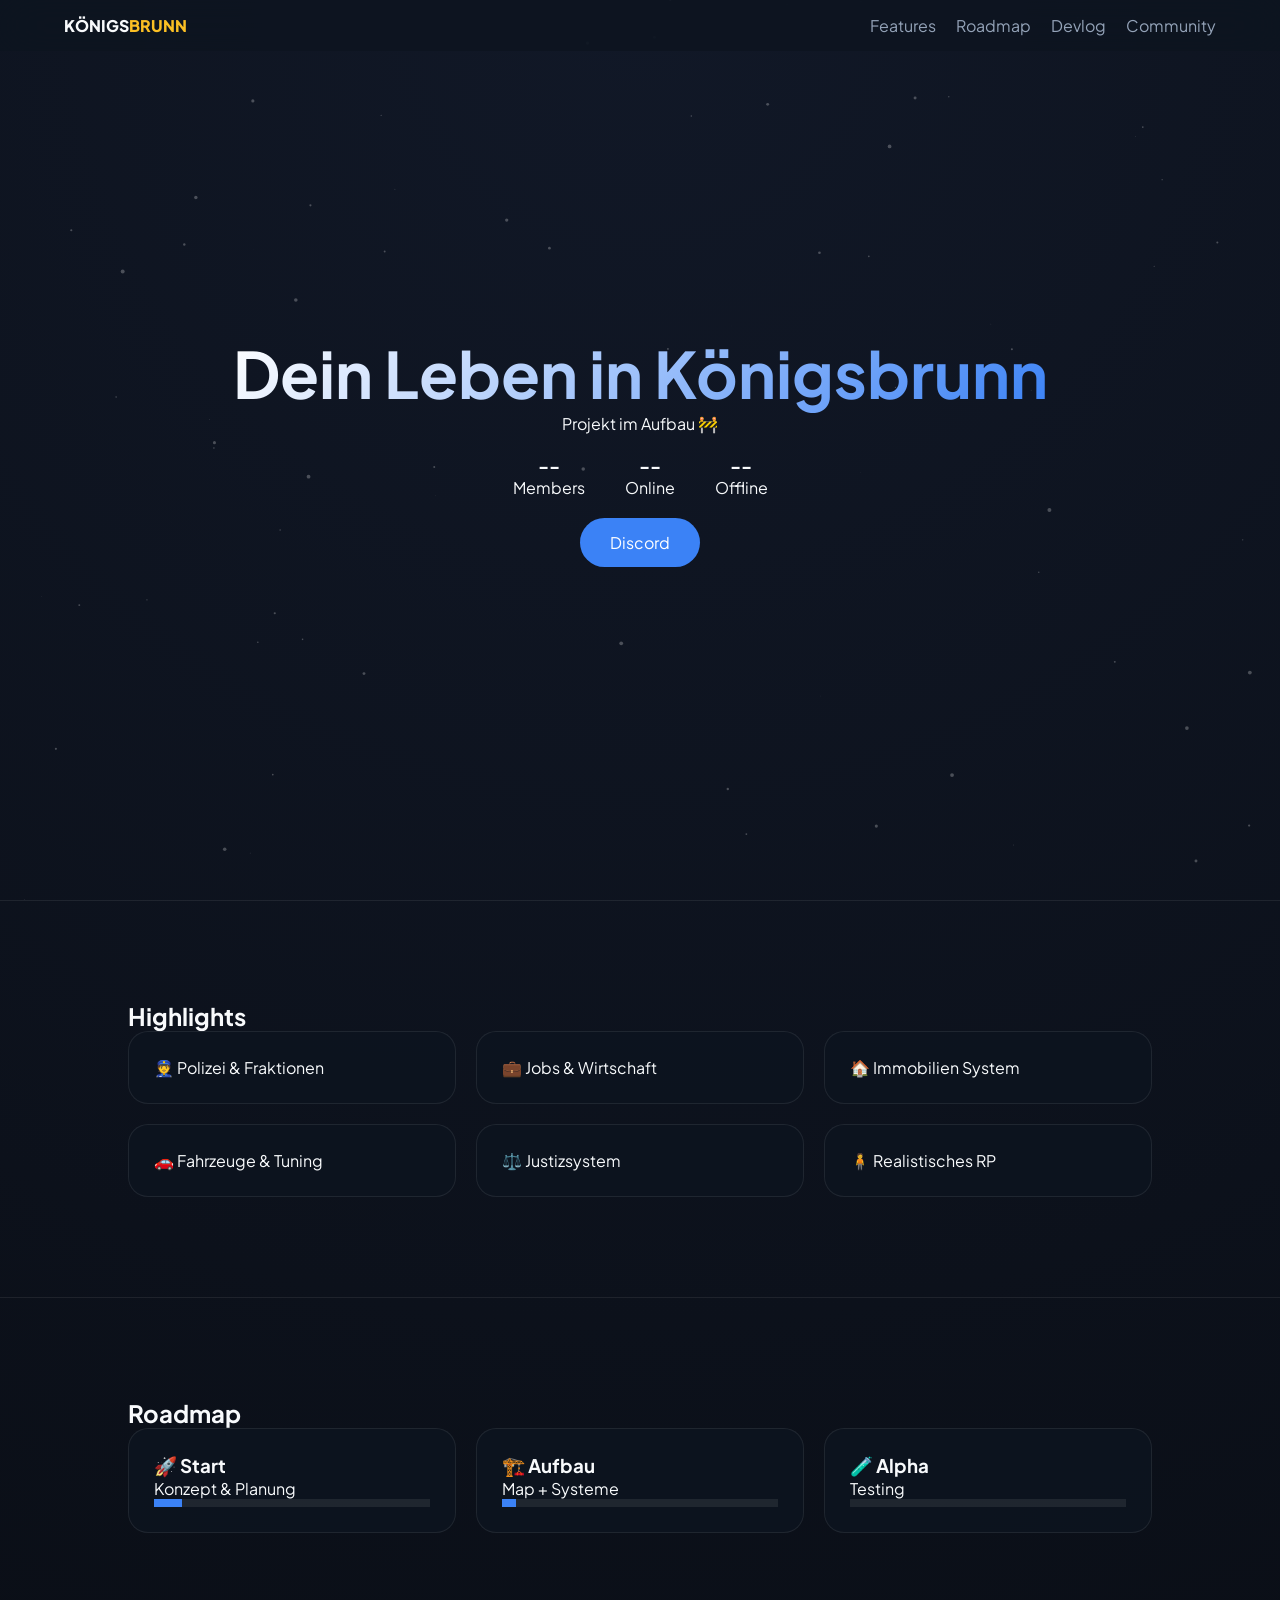
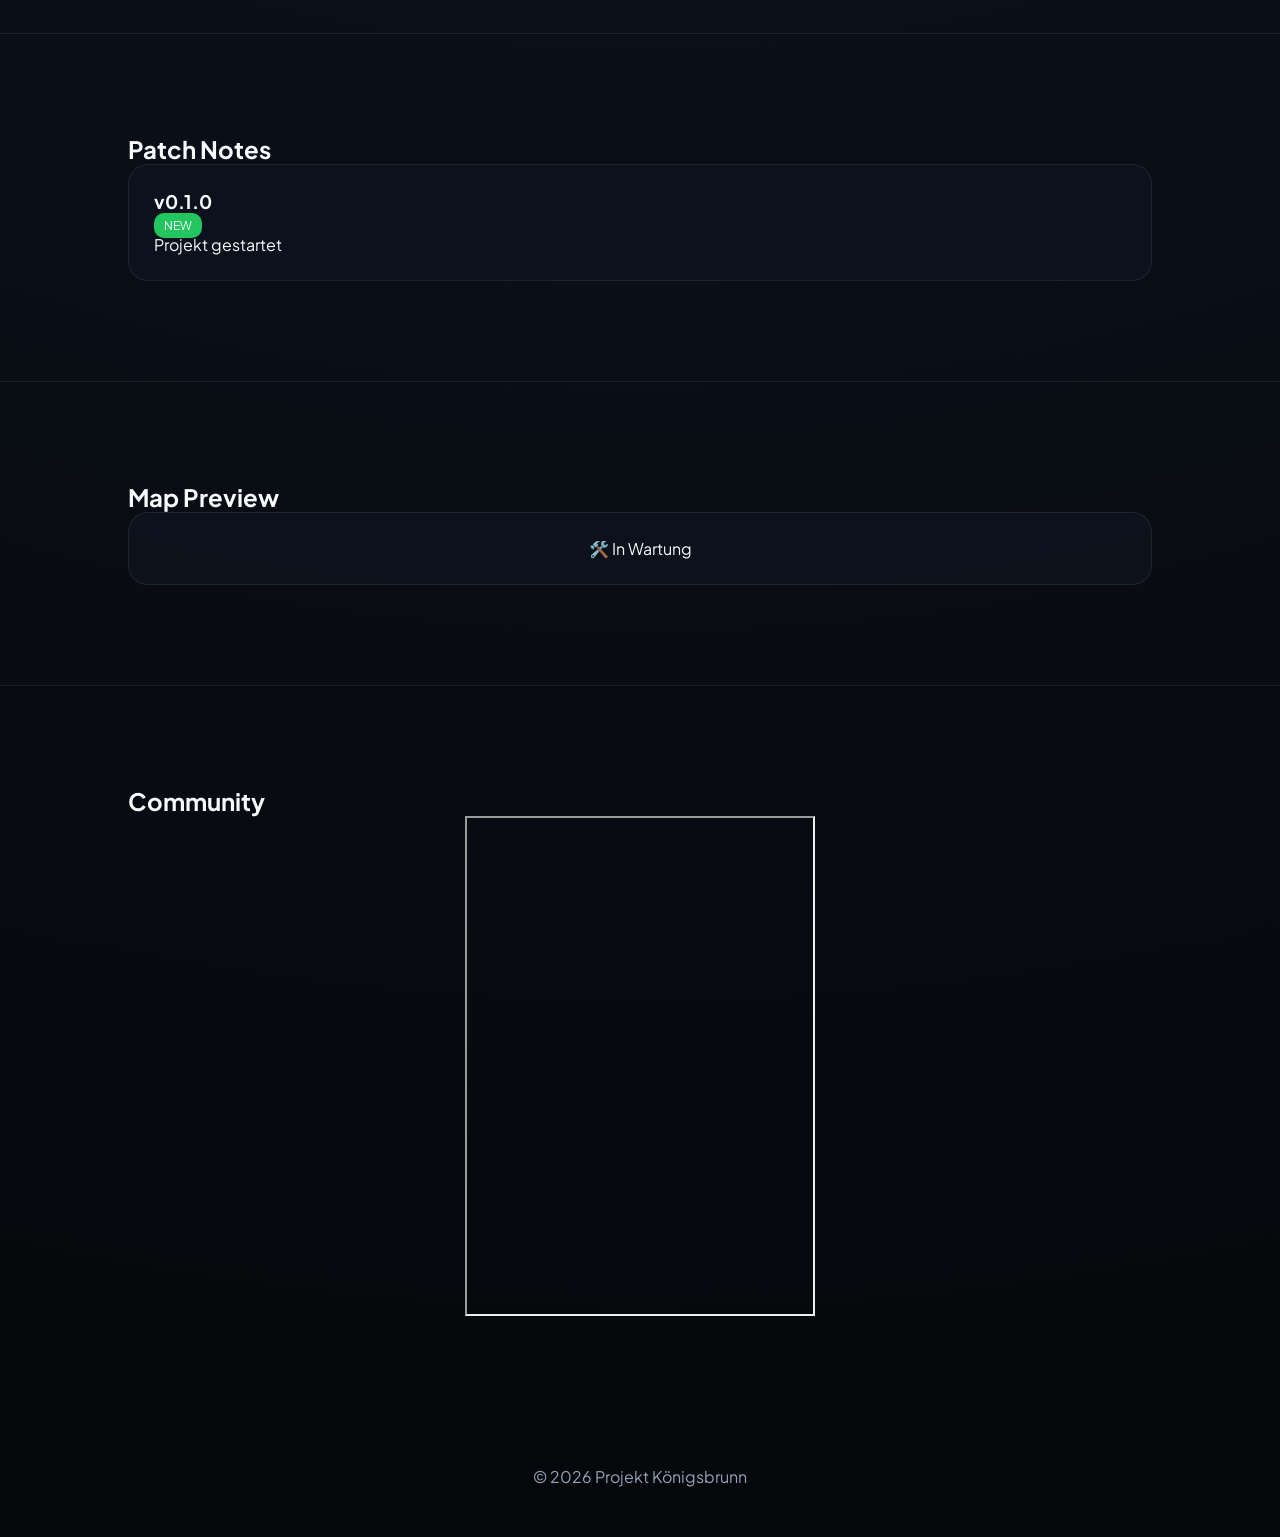
==== index.html @ 7160ddd7 "Refactor index.html structure and styles" ====
<!DOCTYPE html>
<html lang="de">
<head>
<meta charset="UTF-8">
<meta name="viewport" content="width=device-width, initial-scale=1.0">
<title>Projekt Königsbrunn | Offizielles Portal</title>

<link href="https://fonts.googleapis.com/css2?family=Plus+Jakarta+Sans:wght@300;400;600;800&display=swap" rel="stylesheet">

<style>
:root {
    --bg: #05070a;
    --surface: #0d1117;
    --primary: #3b82f6;
    --accent: #fbbf24;
    --text-main: #f8fafc;
    --text-muted: #94a3b8;
    --glass: rgba(13, 21, 32, 0.8);
    --border: rgba(255, 255, 255, 0.08);
}

* { margin: 0; padding: 0; box-sizing: border-box; scroll-behavior: smooth; }

body {
    font-family: 'Plus Jakarta Sans', sans-serif;
    background: radial-gradient(circle at top, #111827, #05070a);
    color: var(--text-main);
    overflow-x: hidden;
}

/* PARTICLES */
#particles {
    position: fixed;
    width: 100%;
    height: 100%;
    z-index: -1;
}

/* SECTION */
.section {
    padding: 100px 10%;
    border-top: 1px solid var(--border);
    opacity: 0;
    transform: translateY(60px);
    transition: 0.8s;
}
.section.visible {
    opacity: 1;
    transform: translateY(0);
}

/* NAV */
nav {
    position: fixed;
    top: 0;
    width: 100%;
    padding: 15px 5%;
    display: flex;
    justify-content: space-between;
    backdrop-filter: blur(20px);
    background: var(--glass);
}

.logo { font-weight: 800; }
.logo span { color: var(--accent); }

.nav-links { display: flex; gap: 20px; }
.nav-links a { color: var(--text-muted); text-decoration:none; }
.nav-links a:hover { color: var(--accent); }

/* HERO */
.hero {
    min-height: 100vh;
    display:flex;
    flex-direction:column;
    justify-content:center;
    align-items:center;
    text-align:center;
}

.hero h1 {
    font-size: clamp(2.5rem, 8vw, 4rem);
    background: linear-gradient(135deg,#fff,var(--primary));
    -webkit-background-clip: text;
    -webkit-text-fill-color: transparent;
}

.stats { display:flex; gap:40px; margin:20px 0; }

/* BUTTON */
.btn {
    padding:14px 30px;
    border-radius:50px;
    background:var(--primary);
    color:#fff;
    text-decoration:none;
}

/* GRID */
.grid {
    display:grid;
    grid-template-columns:repeat(auto-fit,minmax(250px,1fr));
    gap:20px;
}

.card {
    background: var(--glass);
    padding:25px;
    border-radius:20px;
    border:1px solid var(--border);
    transition:0.3s;
}
.card:hover {
    transform: translateY(-8px);
    box-shadow:0 0 30px rgba(59,130,246,0.5);
}

/* TAGS */
.tag { padding:5px 10px; border-radius:10px; font-size:12px; }
.new{background:#22c55e;} .fix{background:#ef4444;} .update{background:#3b82f6;}

footer { text-align:center; padding:50px; color:var(--text-muted); }
</style>
</head>

<body>

<canvas id="particles"></canvas>

<nav>
<div class="logo">KÖNIGS<span>BRUNN</span></div>
<div class="nav-links">
<a href="#features">Features</a>
<a href="#roadmap">Roadmap</a>
<a href="#devlog">Devlog</a>
<a href="#community">Community</a>
</div>
</nav>

<section class="hero">
<h1>Dein Leben in Königsbrunn</h1>
<p>Projekt im Aufbau 🚧</p>

<div class="stats">
<div><h3 id="members">--</h3><p>Members</p></div>
<div><h3 id="online">--</h3><p>Online</p></div>
<div><h3 id="offline">--</h3><p>Offline</p></div>
</div>

<a href="https://discord.gg/DM2Au3f6" class="btn">Discord</a>
</section>

<!-- FEATURES -->
<section id="features" class="section">
<h2>Highlights</h2>
<div class="grid">
<div class="card">👮 Polizei & Fraktionen</div>
<div class="card">💼 Jobs & Wirtschaft</div>
<div class="card">🏠 Immobilien System</div>
<div class="card">🚗 Fahrzeuge & Tuning</div>
<div class="card">⚖️ Justizsystem</div>
<div class="card">🧍 Realistisches RP</div>
</div>
</section>

<!-- ROADMAP -->
<section id="roadmap" class="section">
<h2>Roadmap</h2>
<div class="grid">

<div class="card">
<h3>🚀 Start</h3>
<p>Konzept & Planung</p>
<div style="background:var(--border);height:8px;">
<div style="width:10%;height:100%;background:var(--primary);"></div>
</div>
</div>

<div class="card">
<h3>🏗️ Aufbau</h3>
<p>Map + Systeme</p>
<div style="background:var(--border);height:8px;">
<div style="width:5%;height:100%;background:var(--primary);"></div>
</div>
</div>

<div class="card">
<h3>🧪 Alpha</h3>
<p>Testing</p>
<div style="background:var(--border);height:8px;">
<div style="width:0%;height:100%;background:var(--primary);"></div>
</div>
</div>

</div>
</section>

<!-- PATCH NOTES -->
<section id="devlog" class="section">
<h2>Patch Notes</h2>

<div class="card">
<h3>v0.1.0</h3>
<span class="tag new">NEW</span>
<p>Projekt gestartet</p>
</div>

</section>

<!-- MAP -->
<section class="section">
<h2>Map Preview</h2>
<div class="card" style="text-align:center;">
🛠️ In Wartung
</div>
</section>

<!-- COMMUNITY -->
<section id="community" class="section">
<h2>Community</h2>
<div style="display:flex; justify-content:center;">
<iframe src="https://discord.com/widget?id=1477240537693028414&theme=dark" width="350" height="500"></iframe>
</div>
</section>

<footer>© 2026 Projekt Königsbrunn</footer>

<script>
// SCROLL
const observer=new IntersectionObserver(e=>{e.forEach(x=>{if(x.isIntersecting)x.target.classList.add("visible")})});
document.querySelectorAll(".section").forEach(el=>observer.observe(el));

// DISCORD (best effort ohne bots)
fetch("https://discord.com/api/guilds/1477240537693028414/widget.json")
.then(r=>r.json())
.then(d=>{
let humans=d.members.filter(m=>!m.bot);
let online=humans.filter(m=>m.status!=="offline");
let offline=humans.filter(m=>m.status==="offline");

members.innerText=humans.length;
onlineEl=document.getElementById("online");
offlineEl=document.getElementById("offline");

onlineEl.innerText=online.length;
offlineEl.innerText=offline.length;
});

// PARTICLES UPGRADE
const c=document.getElementById("particles");
const ctx=c.getContext("2d");
c.width=innerWidth; c.height=innerHeight;

let p=[];
for(let i=0;i<90;i++){
p.push({x:Math.random()*c.width,y:Math.random()*c.height,r:Math.random()*2,dx:(Math.random()-0.5)*0.4,dy:Math.random()*0.6});
}

function draw(){
ctx.clearRect(0,0,c.width,c.height);
p.forEach(a=>{
ctx.beginPath();
ctx.arc(a.x,a.y,a.r,0,6.28);
ctx.fillStyle="rgba(255,255,255,0.25)";
ctx.fill();

a.x+=a.dx; a.y+=a.dy;

if(a.y>c.height){a.y=0;a.x=Math.random()*c.width;}
});
requestAnimationFrame(draw);
}
draw();
</script>

</body>
</html>
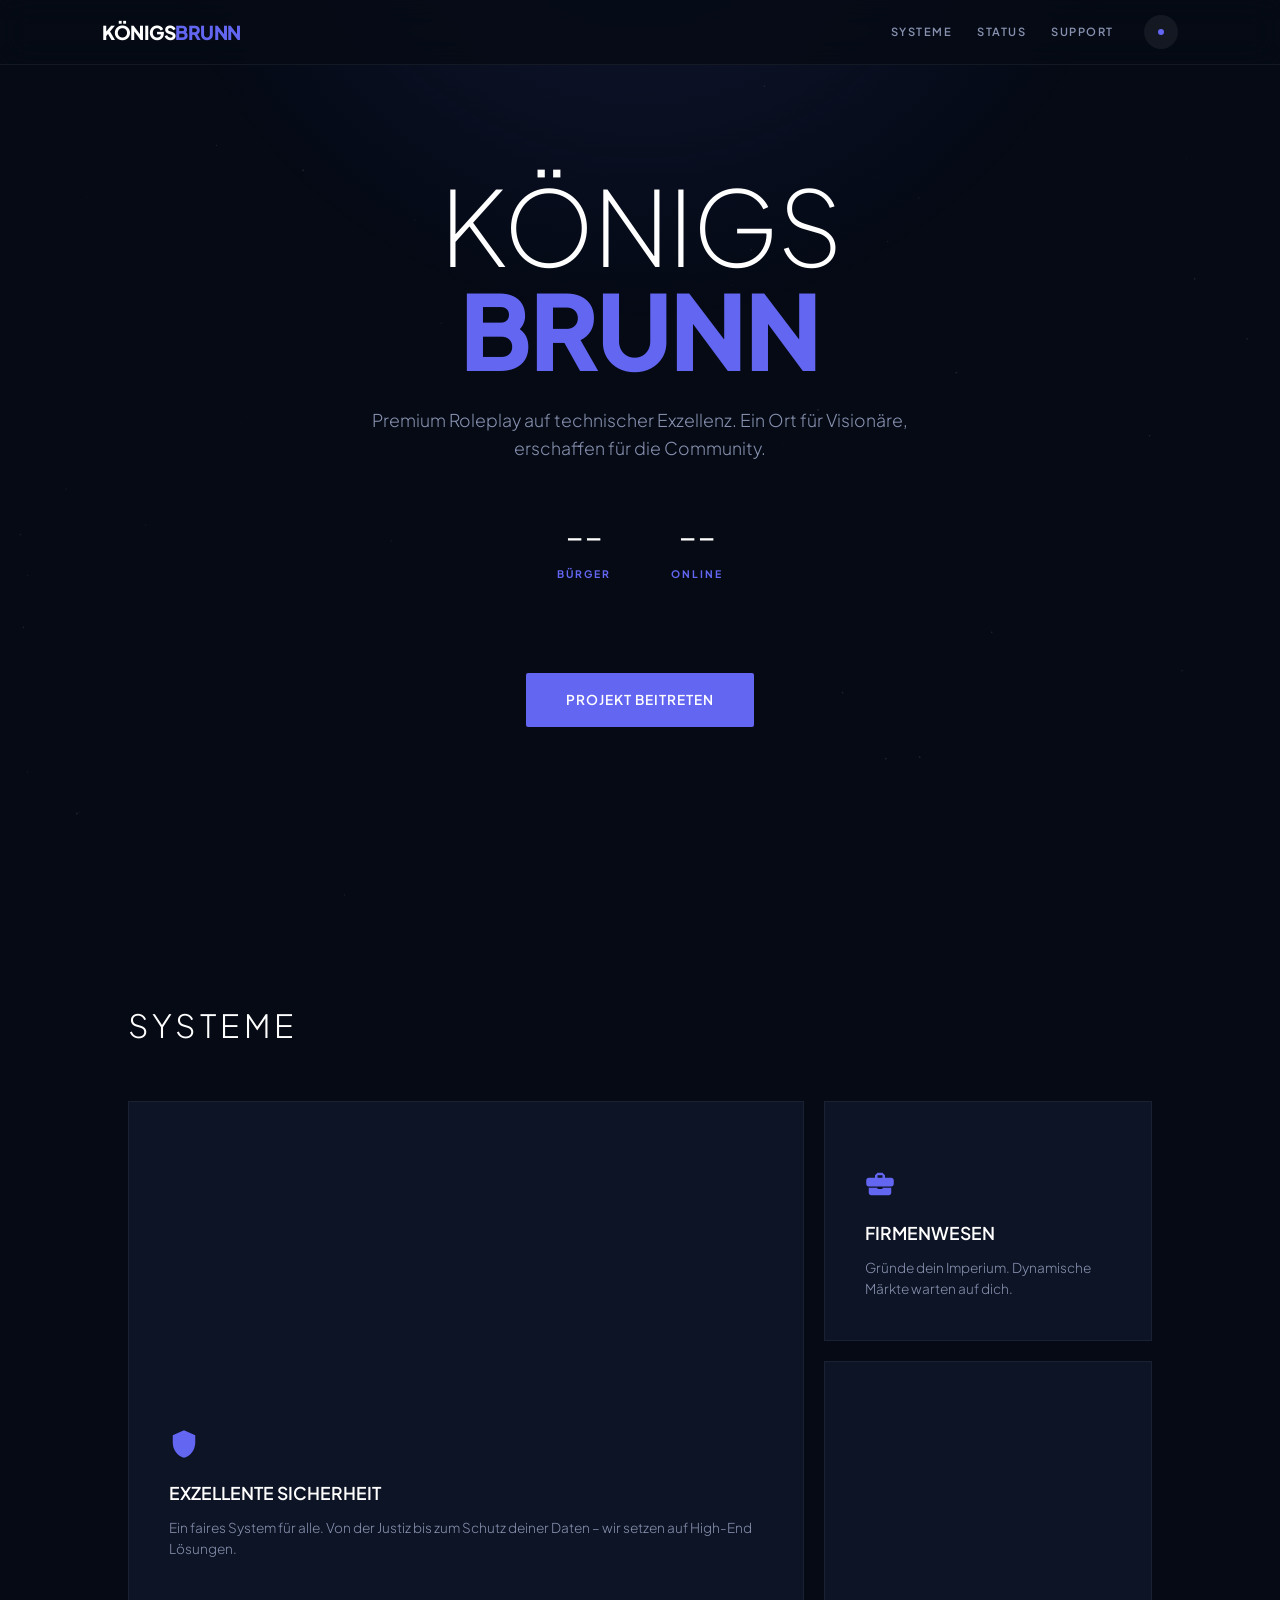
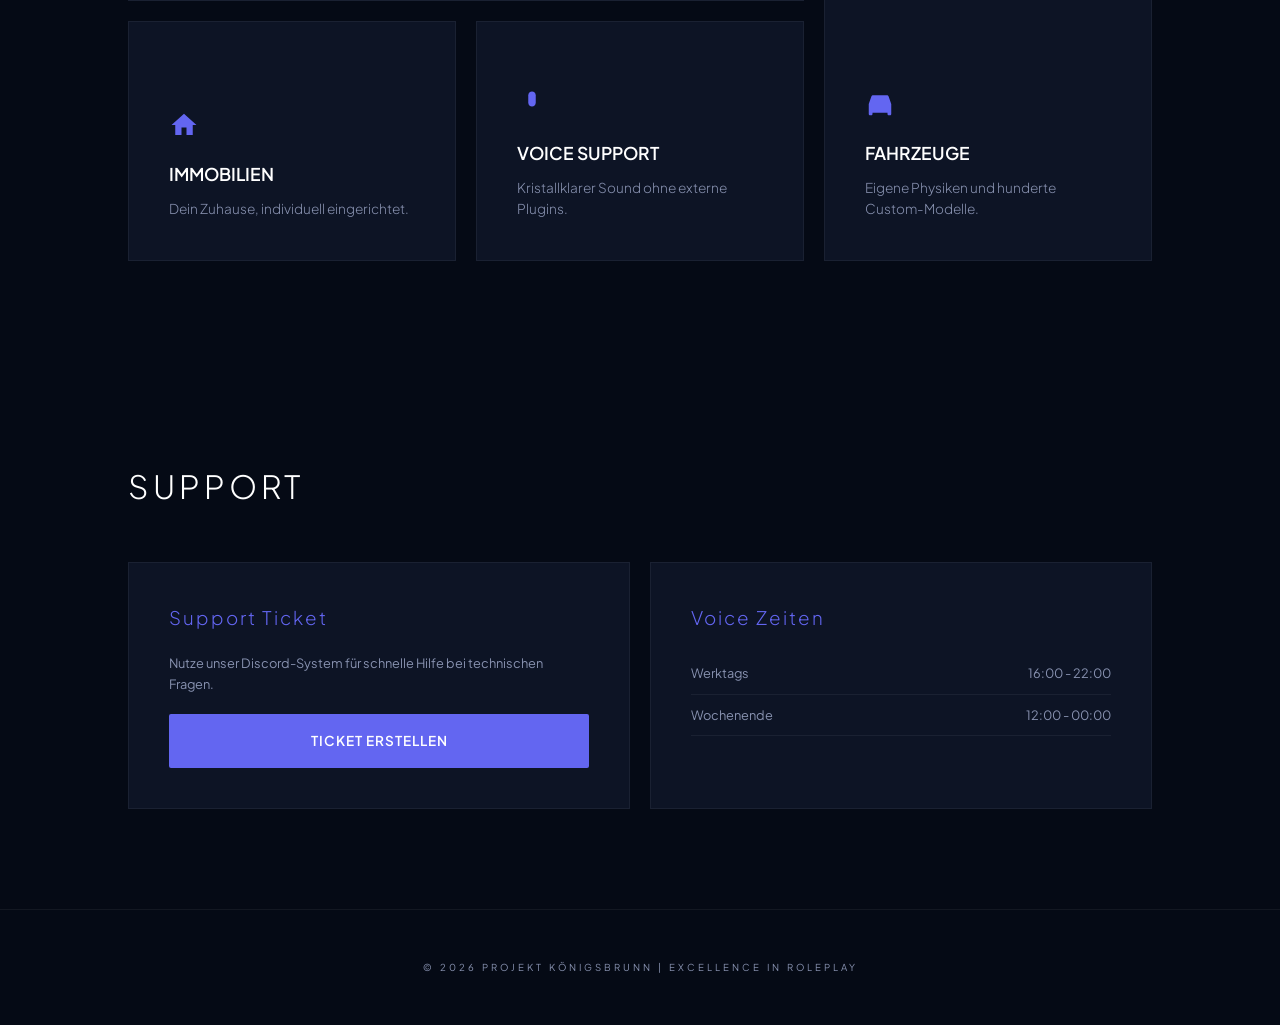
==== commit 9219eb13: "Implement theme toggle and update styles Updated styles and structure for dark and light themes, add" ====
--- a/index.html
+++ b/index.html
@@ -1,276 +1,317 @@
 <!DOCTYPE html>
 <html lang="de">
 <head>
-<meta charset="UTF-8">
-<meta name="viewport" content="width=device-width, initial-scale=1.0">
-<title>Projekt Königsbrunn | Offizielles Portal</title>
-
-<link href="https://fonts.googleapis.com/css2?family=Plus+Jakarta+Sans:wght@300;400;600;800&display=swap" rel="stylesheet">
-
-<style>
-:root {
-    --bg: #05070a;
-    --surface: #0d1117;
-    --primary: #3b82f6;
-    --accent: #fbbf24;
-    --text-main: #f8fafc;
-    --text-muted: #94a3b8;
-    --glass: rgba(13, 21, 32, 0.8);
-    --border: rgba(255, 255, 255, 0.08);
-}
-
-* { margin: 0; padding: 0; box-sizing: border-box; scroll-behavior: smooth; }
-
-body {
-    font-family: 'Plus Jakarta Sans', sans-serif;
-    background: radial-gradient(circle at top, #111827, #05070a);
-    color: var(--text-main);
-    overflow-x: hidden;
-}
-
-/* PARTICLES */
-#particles {
-    position: fixed;
-    width: 100%;
-    height: 100%;
-    z-index: -1;
-}
-
-/* SECTION */
-.section {
-    padding: 100px 10%;
-    border-top: 1px solid var(--border);
-    opacity: 0;
-    transform: translateY(60px);
-    transition: 0.8s;
-}
-.section.visible {
-    opacity: 1;
-    transform: translateY(0);
-}
-
-/* NAV */
-nav {
-    position: fixed;
-    top: 0;
-    width: 100%;
-    padding: 15px 5%;
-    display: flex;
-    justify-content: space-between;
-    backdrop-filter: blur(20px);
-    background: var(--glass);
-}
-
-.logo { font-weight: 800; }
-.logo span { color: var(--accent); }
-
-.nav-links { display: flex; gap: 20px; }
-.nav-links a { color: var(--text-muted); text-decoration:none; }
-.nav-links a:hover { color: var(--accent); }
-
-/* HERO */
-.hero {
-    min-height: 100vh;
-    display:flex;
-    flex-direction:column;
-    justify-content:center;
-    align-items:center;
-    text-align:center;
-}
-
-.hero h1 {
-    font-size: clamp(2.5rem, 8vw, 4rem);
-    background: linear-gradient(135deg,#fff,var(--primary));
-    -webkit-background-clip: text;
-    -webkit-text-fill-color: transparent;
-}
-
-.stats { display:flex; gap:40px; margin:20px 0; }
-
-/* BUTTON */
-.btn {
-    padding:14px 30px;
-    border-radius:50px;
-    background:var(--primary);
-    color:#fff;
-    text-decoration:none;
-}
-
-/* GRID */
-.grid {
-    display:grid;
-    grid-template-columns:repeat(auto-fit,minmax(250px,1fr));
-    gap:20px;
-}
-
-.card {
-    background: var(--glass);
-    padding:25px;
-    border-radius:20px;
-    border:1px solid var(--border);
-    transition:0.3s;
-}
-.card:hover {
-    transform: translateY(-8px);
-    box-shadow:0 0 30px rgba(59,130,246,0.5);
-}
-
-/* TAGS */
-.tag { padding:5px 10px; border-radius:10px; font-size:12px; }
-.new{background:#22c55e;} .fix{background:#ef4444;} .update{background:#3b82f6;}
-
-footer { text-align:center; padding:50px; color:var(--text-muted); }
-</style>
+    <meta charset="UTF-8">
+    <meta name="viewport" content="width=device-width, initial-scale=1.0">
+    <title>Projekt Königsbrunn | Offizielles Portal</title>
+    <link href="https://fonts.googleapis.com/css2?family=Plus+Jakarta+Sans:wght@200;300;400;500;600;800&display=swap" rel="stylesheet">
+    <style>
+        :root {
+            /* Dark Mode (Standard) - Dunkelblaues Setup */
+            --bg: #050a15; 
+            --surface: #0a1224;
+            --primary: #6366f1;
+            --text-main: #ffffff;
+            --text-muted: #8892b0;
+            --border: rgba(255, 255, 255, 0.06);
+            --card-bg: rgba(15, 23, 42, 0.8);
+            --nav-bg: rgba(5, 10, 21, 0.8);
+        }
+
+        [data-theme="light"] {
+            /* Light Mode Setup */
+            --bg: #f8fafc;
+            --surface: #ffffff;
+            --primary: #4f46e5;
+            --text-main: #0f172a;
+            --text-muted: #64748b;
+            --border: rgba(0, 0, 0, 0.08);
+            --card-bg: rgba(255, 255, 255, 0.9);
+            --nav-bg: rgba(248, 250, 252, 0.8);
+        }
+
+        * { margin: 0; padding: 0; box-sizing: border-box; scroll-behavior: smooth; }
+
+        body {
+            font-family: 'Plus Jakarta Sans', sans-serif;
+            background-color: var(--bg);
+            color: var(--text-main);
+            line-height: 1.6;
+            overflow-x: hidden;
+            transition: background-color 0.4s, color 0.4s;
+        }
+
+        /* Hintergrund-Effekt ohne Kästchen */
+        .bg-glow {
+            position: fixed;
+            top: 0; left: 0; width: 100%; height: 100%;
+            background: radial-gradient(circle at 50% -20%, var(--primary), transparent 40%);
+            opacity: 0.15;
+            z-index: -2;
+            pointer-events: none;
+        }
+
+        #particles { position: fixed; width: 100%; height: 100%; z-index: -1; pointer-events: none; }
+
+        nav {
+            position: fixed;
+            top: 0; width: 100%;
+            padding: 15px 8%;
+            display: flex;
+            justify-content: space-between;
+            align-items: center;
+            backdrop-filter: blur(15px);
+            background: var(--nav-bg);
+            z-index: 1000;
+            border-bottom: 1px solid var(--border);
+        }
+
+        .logo { font-weight: 800; font-size: 1.2rem; letter-spacing: -0.5px; text-transform: uppercase; }
+        .logo span { color: var(--primary); }
+
+        .nav-right { display: flex; align-items: center; gap: 30px; }
+        .nav-links { display: flex; gap: 25px; }
+        .nav-links a { 
+            color: var(--text-muted); 
+            text-decoration: none; 
+            font-size: 0.7rem; 
+            font-weight: 600;
+            transition: 0.3s;
+            text-transform: uppercase;
+            letter-spacing: 1.5px;
+        }
+        .nav-links a:hover { color: var(--primary); }
+
+        /* Theme Toggle Button */
+        #theme-toggle {
+            background: var(--border);
+            border: none;
+            color: var(--text-main);
+            padding: 8px;
+            border-radius: 50%;
+            cursor: pointer;
+            display: flex;
+            align-items: center;
+            justify-content: center;
+            transition: 0.3s;
+        }
+
+        .hero {
+            min-height: 100vh;
+            display: flex;
+            flex-direction: column;
+            justify-content: center;
+            align-items: center;
+            text-align: center;
+            padding: 0 5%;
+        }
+
+        .hero h1 {
+            font-size: clamp(3rem, 10vw, 6.5rem);
+            font-weight: 200; /* Extra Dünn */
+            letter-spacing: -2px;
+            line-height: 1;
+            margin-bottom: 25px;
+            text-transform: uppercase;
+        }
+
+        .hero h1 b { font-weight: 800; color: var(--primary); }
+
+        .hero p { color: var(--text-muted); font-size: 1.1rem; max-width: 600px; margin-bottom: 40px; font-weight: 300; }
+
+        .stats { display: flex; gap: 60px; margin-bottom: 50px; }
+        .stats-item h3 { font-size: 2.5rem; font-weight: 300; color: var(--text-main); }
+        .stats-item p { font-size: 0.65rem; color: var(--primary); text-transform: uppercase; letter-spacing: 2px; font-weight: 700; }
+
+        .btn {
+            padding: 16px 40px;
+            border-radius: 2px;
+            background: var(--primary);
+            color: #fff;
+            text-decoration: none;
+            font-weight: 600;
+            font-size: 0.85rem;
+            transition: 0.4s;
+            letter-spacing: 1px;
+            text-transform: uppercase;
+            border: none;
+        }
+        .btn:hover { filter: brightness(1.2); transform: translateY(-2px); box-shadow: 0 10px 20px rgba(0,0,0,0.2); }
+
+        .section { padding: 100px 10%; opacity: 0; transform: translateY(20px); transition: 0.8s ease; }
+        .section.visible { opacity: 1; transform: translateY(0); }
+        .section h2 { font-size: 2rem; margin-bottom: 50px; font-weight: 300; text-transform: uppercase; letter-spacing: 4px; }
+
+        .bento-grid {
+            display: grid;
+            grid-template-columns: repeat(3, 1fr);
+            grid-auto-rows: 240px;
+            gap: 20px;
+        }
+
+        .card {
+            background: var(--card-bg);
+            border: 1px solid var(--border);
+            padding: 40px;
+            transition: 0.4s;
+            display: flex;
+            flex-direction: column;
+            justify-content: flex-end;
+        }
+        .card:hover { border-color: var(--primary); background: var(--surface); }
+        .card h3 { font-size: 1.1rem; margin-bottom: 10px; font-weight: 600; text-transform: uppercase; }
+        .card p { color: var(--text-muted); font-size: 0.85rem; font-weight: 300; }
+
+        .large { grid-column: span 2; grid-row: span 2; }
+        .tall { grid-row: span 2; }
+
+        .support-grid { display: grid; grid-template-columns: 1fr 1fr; gap: 20px; }
+        .support-card { background: var(--card-bg); border: 1px solid var(--border); padding: 40px; }
+        .support-card h3 { color: var(--primary); margin-bottom: 20px; font-weight: 300; letter-spacing: 2px; }
+        .support-card ul { list-style: none; }
+        .support-card li { display: flex; justify-content: space-between; padding: 10px 0; border-bottom: 1px solid var(--border); font-size: 0.8rem; color: var(--text-muted); }
+
+        footer { padding: 50px 10%; border-top: 1px solid var(--border); text-align: center; color: var(--text-muted); font-size: 0.6rem; letter-spacing: 3px; }
+
+        svg { width: 30px; height: 30px; fill: var(--primary); margin-bottom: 20px; }
+
+        @media (max-width: 900px) {
+            .bento-grid, .support-grid { grid-template-columns: 1fr; }
+            .large, .tall { grid-column: span 1; grid-row: span 1; }
+            .nav-links { display: none; }
+        }
+    </style>
 </head>
-
 <body>
 
+<div class="bg-glow"></div>
 <canvas id="particles"></canvas>
 
 <nav>
-<div class="logo">KÖNIGS<span>BRUNN</span></div>
-<div class="nav-links">
-<a href="#features">Features</a>
-<a href="#roadmap">Roadmap</a>
-<a href="#devlog">Devlog</a>
-<a href="#community">Community</a>
-</div>
+    <div class="logo">Königs<span>brunn</span></div>
+    <div class="nav-right">
+        <div class="nav-links">
+            <a href="#features">Systeme</a>
+            <a href="#roadmap">Status</a>
+            <a href="#contact">Support</a>
+        </div>
+        <button id="theme-toggle" title="Design wechseln">
+            <svg style="margin:0; width:18px; height:18px;" viewBox="0 0 24 24"><path d="M12 3v1m0 16v1m9-9h-1M4 12H3m15.364-6.364l-.707.707M6.343 17.657l-.707.707m0-11.314l.707.707m11.314 11.314l.707.707M12 8a4 4 0 100 8 4 4 0 000-8z"/></svg>
+        </button>
+    </div>
 </nav>
 
 <section class="hero">
-<h1>Dein Leben in Königsbrunn</h1>
-<p>Projekt im Aufbau 🚧</p>
-
-<div class="stats">
-<div><h3 id="members">--</h3><p>Members</p></div>
-<div><h3 id="online">--</h3><p>Online</p></div>
-<div><h3 id="offline">--</h3><p>Offline</p></div>
-</div>
-
-<a href="https://discord.gg/DM2Au3f6" class="btn">Discord</a>
+    <h1>Königs<br><b>Brunn</b></h1>
+    <p>Premium Roleplay auf technischer Exzellenz. Ein Ort für Visionäre, erschaffen für die Community.</p>
+
+    <div class="stats">
+        <div class="stats-item"><h3 id="members">--</h3><p>Bürger</p></div>
+        <div class="stats-item"><h3 id="online">--</h3><p>Online</p></div>
+    </div>
+
+    <a href="https://discord.gg/DM2Au3f6RS" class="btn">Projekt beitreten</a>
 </section>
 
-<!-- FEATURES -->
 <section id="features" class="section">
-<h2>Highlights</h2>
-<div class="grid">
-<div class="card">👮 Polizei & Fraktionen</div>
-<div class="card">💼 Jobs & Wirtschaft</div>
-<div class="card">🏠 Immobilien System</div>
-<div class="card">🚗 Fahrzeuge & Tuning</div>
-<div class="card">⚖️ Justizsystem</div>
-<div class="card">🧍 Realistisches RP</div>
-</div>
+    <h2>Systeme</h2>
+    <div class="bento-grid">
+        <div class="card large">
+            <svg viewBox="0 0 24 24"><path d="M12 1L3 5v6c0 5.55 3.84 10.74 9 12 5.16-1.26 9-6.45 9-12V5l-9-4z"/></svg>
+            <h3>Exzellente Sicherheit</h3>
+            <p>Ein faires System für alle. Von der Justiz bis zum Schutz deiner Daten – wir setzen auf High-End Lösungen.</p>
+        </div>
+        <div class="card">
+            <svg viewBox="0 0 24 24"><path d="M10 16v-1H3.01L3 19c0 1.1.89 2 2 2h14c1.1 0 2-.9 2-2v-4h-7v1h-4zm10-9h-4.01V5l-2-2h-4l-2 2v2H3c-1.1 0-2 .9-2 2v3c0 1.1.89 2 2 2h18c1.1 0 2-.9 2-2V9c0-1.1-.9-2-2-2zm-6 0h-4V5h4v2z"/></svg>
+            <h3>Firmenwesen</h3>
+            <p>Gründe dein Imperium. Dynamische Märkte warten auf dich.</p>
+        </div>
+        <div class="card tall">
+            <svg viewBox="0 0 24 24"><path d="M18.92 6.01C18.72 5.42 18.16 5 17.5 5h-11c-.66 0-1.21.42-1.42 1.01L3 12v8c0 .55.45 1 1 1h1c.55 0 1-.45 1-1v-1h12v1c0 .55.45 1 1 1h1c.55 0 1-.45 1-1v-8l-2.08-5.99z"/></svg>
+            <h3>Fahrzeuge</h3>
+            <p>Eigene Physiken und hunderte Custom-Modelle.</p>
+        </div>
+        <div class="card">
+            <svg viewBox="0 0 24 24"><path d="M10 20v-6h4v6h5v-8h3L12 3 2 12h3v8z"/></svg>
+            <h3>Immobilien</h3>
+            <p>Dein Zuhause, individuell eingerichtet.</p>
+        </div>
+        <div class="card">
+            <svg viewBox="0 0 24 24"><path d="M12 14c1.66 0 3-1.34 3-3V5c0-1.66-1.34-3-3-3S9 3.34 9 5v6c0 1.66 1.34 3 3 3z"/></svg>
+            <h3>Voice Support</h3>
+            <p>Kristallklarer Sound ohne externe Plugins.</p>
+        </div>
+    </div>
 </section>
 
-<!-- ROADMAP -->
-<section id="roadmap" class="section">
-<h2>Roadmap</h2>
-<div class="grid">
-
-<div class="card">
-<h3>🚀 Start</h3>
-<p>Konzept & Planung</p>
-<div style="background:var(--border);height:8px;">
-<div style="width:10%;height:100%;background:var(--primary);"></div>
-</div>
-</div>
-
-<div class="card">
-<h3>🏗️ Aufbau</h3>
-<p>Map + Systeme</p>
-<div style="background:var(--border);height:8px;">
-<div style="width:5%;height:100%;background:var(--primary);"></div>
-</div>
-</div>
-
-<div class="card">
-<h3>🧪 Alpha</h3>
-<p>Testing</p>
-<div style="background:var(--border);height:8px;">
-<div style="width:0%;height:100%;background:var(--primary);"></div>
-</div>
-</div>
-
-</div>
+<section id="contact" class="section">
+    <h2>Support</h2>
+    <div class="support-grid">
+        <div class="support-card">
+            <h3>Support Ticket</h3>
+            <p style="color: var(--text-muted); font-size: 0.8rem; margin-bottom: 20px;">Nutze unser Discord-System für schnelle Hilfe bei technischen Fragen.</p>
+            <a href="#" class="btn" style="width: 100%; text-align: center; display: block;">Ticket erstellen</a>
+        </div>
+        <div class="support-card">
+            <h3>Voice Zeiten</h3>
+            <ul>
+                <li><span>Werktags</span> <span>16:00 - 22:00</span></li>
+                <li><span>Wochenende</span> <span>12:00 - 00:00</span></li>
+            </ul>
+        </div>
+    </div>
 </section>
 
-<!-- PATCH NOTES -->
-<section id="devlog" class="section">
-<h2>Patch Notes</h2>
-
-<div class="card">
-<h3>v0.1.0</h3>
-<span class="tag new">NEW</span>
-<p>Projekt gestartet</p>
-</div>
-
-</section>
-
-<!-- MAP -->
-<section class="section">
-<h2>Map Preview</h2>
-<div class="card" style="text-align:center;">
-🛠️ In Wartung
-</div>
-</section>
-
-<!-- COMMUNITY -->
-<section id="community" class="section">
-<h2>Community</h2>
-<div style="display:flex; justify-content:center;">
-<iframe src="https://discord.com/widget?id=1477240537693028414&theme=dark" width="350" height="500"></iframe>
-</div>
-</section>
-
-<footer>© 2026 Projekt Königsbrunn</footer>
+<footer>
+    &copy; 2026 PROJEKT KÖNIGSBRUNN | EXCELLENCE IN ROLEPLAY
+</footer>
 
 <script>
-// SCROLL
-const observer=new IntersectionObserver(e=>{e.forEach(x=>{if(x.isIntersecting)x.target.classList.add("visible")})});
-document.querySelectorAll(".section").forEach(el=>observer.observe(el));
-
-// DISCORD (best effort ohne bots)
-fetch("https://discord.com/api/guilds/1477240537693028414/widget.json")
-.then(r=>r.json())
-.then(d=>{
-let humans=d.members.filter(m=>!m.bot);
-let online=humans.filter(m=>m.status!=="offline");
-let offline=humans.filter(m=>m.status==="offline");
-
-members.innerText=humans.length;
-onlineEl=document.getElementById("online");
-offlineEl=document.getElementById("offline");
-
-onlineEl.innerText=online.length;
-offlineEl.innerText=offline.length;
-});
-
-// PARTICLES UPGRADE
-const c=document.getElementById("particles");
-const ctx=c.getContext("2d");
-c.width=innerWidth; c.height=innerHeight;
-
-let p=[];
-for(let i=0;i<90;i++){
-p.push({x:Math.random()*c.width,y:Math.random()*c.height,r:Math.random()*2,dx:(Math.random()-0.5)*0.4,dy:Math.random()*0.6});
-}
-
-function draw(){
-ctx.clearRect(0,0,c.width,c.height);
-p.forEach(a=>{
-ctx.beginPath();
-ctx.arc(a.x,a.y,a.r,0,6.28);
-ctx.fillStyle="rgba(255,255,255,0.25)";
-ctx.fill();
-
-a.x+=a.dx; a.y+=a.dy;
-
-if(a.y>c.height){a.y=0;a.x=Math.random()*c.width;}
-});
-requestAnimationFrame(draw);
-}
-draw();
+    // Theme Toggle Logic
+    const themeBtn = document.getElementById('theme-toggle');
+    const body = document.body;
+
+    themeBtn.addEventListener('click', () => {
+        const isLight = body.getAttribute('data-theme') === 'light';
+        body.setAttribute('data-theme', isLight ? 'dark' : 'light');
+    });
+
+    // Reveal Animation
+    const observer = new IntersectionObserver(entries => {
+        entries.forEach(entry => {
+            if(entry.isIntersecting) entry.target.classList.add("visible");
+        });
+    }, { threshold: 0.1 });
+    document.querySelectorAll(".section").forEach(el => observer.observe(el));
+
+    // Particle System (Dunkelblau/Weiß)
+    const canvas = document.getElementById("particles");
+    const ctx = canvas.getContext("2d");
+    let particles = [];
+    function resize() { canvas.width = window.innerWidth; canvas.height = window.innerHeight; }
+    window.addEventListener("resize", resize); resize();
+
+    class P {
+        constructor() { this.reset(); }
+        reset() {
+            this.x = Math.random() * canvas.width;
+            this.y = Math.random() * canvas.height;
+            this.s = Math.random() * 1;
+            this.v = Math.random() * 0.3;
+        }
+        update() { this.y -= this.v; if(this.y < 0) this.reset(); }
+        draw() {
+            ctx.fillStyle = body.getAttribute('data-theme') === 'light' ? "rgba(0,0,0,0.1)" : "rgba(255,255,255,0.1)";
+            ctx.beginPath(); ctx.arc(this.x, this.y, this.s, 0, Math.PI*2); ctx.fill();
+        }
+    }
+    for(let i=0; i<60; i++) particles.push(new P());
+    function anim() {
+        ctx.clearRect(0,0,canvas.width,canvas.height);
+        particles.forEach(p => { p.update(); p.draw(); });
+        requestAnimationFrame(anim);
+    }
+    anim();
 </script>
 
 </body>
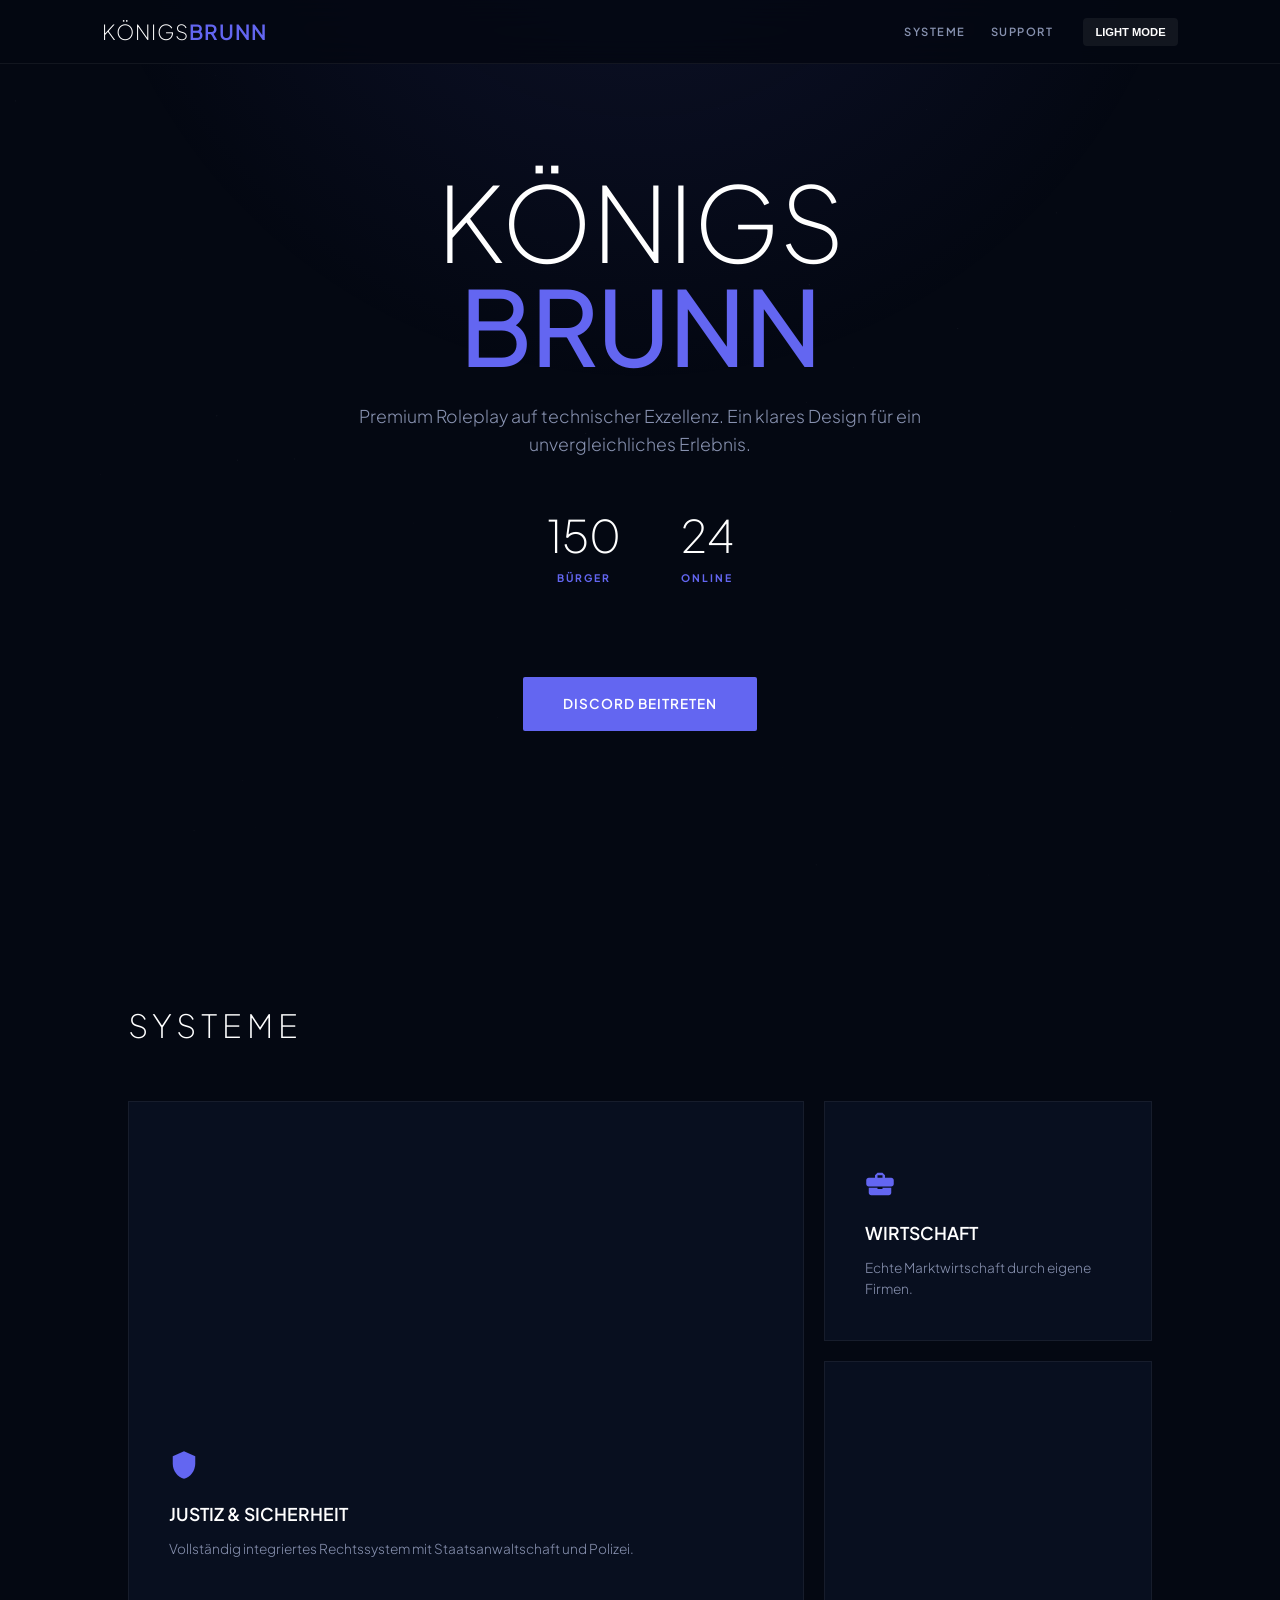
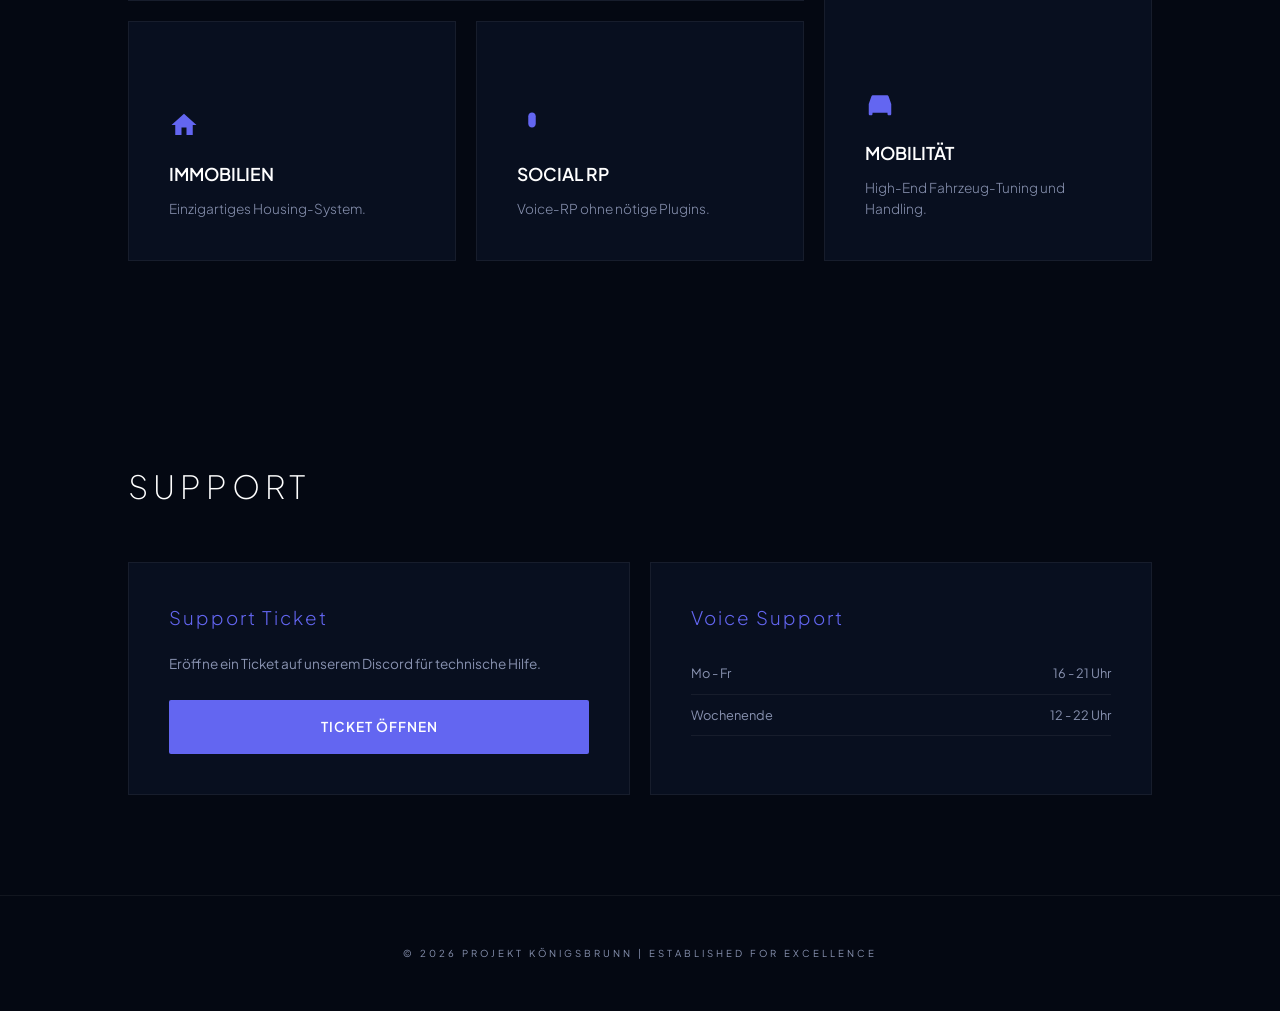
==== commit f08d3267: "Refactor index.html for design enhancements Updated styles and structure for improved design and fun" ====
--- a/index.html
+++ b/index.html
@@ -7,27 +7,27 @@
     <link href="https://fonts.googleapis.com/css2?family=Plus+Jakarta+Sans:wght@200;300;400;500;600;800&display=swap" rel="stylesheet">
     <style>
         :root {
-            /* Dark Mode (Standard) - Dunkelblaues Setup */
-            --bg: #050a15; 
-            --surface: #0a1224;
+            /* Dark Mode Standard - Dunkelblau */
+            --bg: #040812; 
+            --surface: #08101f;
             --primary: #6366f1;
             --text-main: #ffffff;
             --text-muted: #8892b0;
             --border: rgba(255, 255, 255, 0.06);
-            --card-bg: rgba(15, 23, 42, 0.8);
-            --nav-bg: rgba(5, 10, 21, 0.8);
+            --card-bg: rgba(10, 18, 35, 0.8);
+            --nav-bg: rgba(4, 8, 18, 0.85);
         }
 
         [data-theme="light"] {
-            /* Light Mode Setup */
-            --bg: #f8fafc;
+            /* Light Mode */
+            --bg: #f5f7fa;
             --surface: #ffffff;
             --primary: #4f46e5;
             --text-main: #0f172a;
             --text-muted: #64748b;
             --border: rgba(0, 0, 0, 0.08);
             --card-bg: rgba(255, 255, 255, 0.9);
-            --nav-bg: rgba(248, 250, 252, 0.8);
+            --nav-bg: rgba(245, 247, 250, 0.85);
         }
 
         * { margin: 0; padding: 0; box-sizing: border-box; scroll-behavior: smooth; }
@@ -41,12 +41,12 @@
             transition: background-color 0.4s, color 0.4s;
         }
 
-        /* Hintergrund-Effekt ohne Kästchen */
+        /* Entfernung der Kästchen, stattdessen sanfter Glow */
         .bg-glow {
             position: fixed;
             top: 0; left: 0; width: 100%; height: 100%;
-            background: radial-gradient(circle at 50% -20%, var(--primary), transparent 40%);
-            opacity: 0.15;
+            background: radial-gradient(circle at 50% -20%, var(--primary), transparent 45%);
+            opacity: 0.12;
             z-index: -2;
             pointer-events: none;
         }
@@ -66,8 +66,9 @@
             border-bottom: 1px solid var(--border);
         }
 
-        .logo { font-weight: 800; font-size: 1.2rem; letter-spacing: -0.5px; text-transform: uppercase; }
-        .logo span { color: var(--primary); }
+        /* Name im Logo dünner */
+        .logo { font-weight: 200; font-size: 1.3rem; letter-spacing: 1px; text-transform: uppercase; cursor: default; }
+        .logo b { font-weight: 600; color: var(--primary); }
 
         .nav-right { display: flex; align-items: center; gap: 30px; }
         .nav-links { display: flex; gap: 25px; }
@@ -82,17 +83,17 @@
         }
         .nav-links a:hover { color: var(--primary); }
 
-        /* Theme Toggle Button */
+        /* Light/Dark Toggle */
         #theme-toggle {
             background: var(--border);
             border: none;
             color: var(--text-main);
-            padding: 8px;
-            border-radius: 50%;
+            padding: 8px 12px;
+            border-radius: 4px;
             cursor: pointer;
-            display: flex;
-            align-items: center;
-            justify-content: center;
+            font-size: 0.7rem;
+            font-weight: 700;
+            text-transform: uppercase;
             transition: 0.3s;
         }
 
@@ -106,21 +107,21 @@
             padding: 0 5%;
         }
 
+        /* Hero Name - Viel dünner */
         .hero h1 {
             font-size: clamp(3rem, 10vw, 6.5rem);
-            font-weight: 200; /* Extra Dünn */
-            letter-spacing: -2px;
+            font-weight: 200; 
+            letter-spacing: -1px;
             line-height: 1;
             margin-bottom: 25px;
             text-transform: uppercase;
         }
-
-        .hero h1 b { font-weight: 800; color: var(--primary); }
+        .hero h1 b { font-weight: 500; color: var(--primary); }
 
         .hero p { color: var(--text-muted); font-size: 1.1rem; max-width: 600px; margin-bottom: 40px; font-weight: 300; }
 
         .stats { display: flex; gap: 60px; margin-bottom: 50px; }
-        .stats-item h3 { font-size: 2.5rem; font-weight: 300; color: var(--text-main); }
+        .stats-item h3 { font-size: 2.8rem; font-weight: 200; color: var(--text-main); }
         .stats-item p { font-size: 0.65rem; color: var(--primary); text-transform: uppercase; letter-spacing: 2px; font-weight: 700; }
 
         .btn {
@@ -134,13 +135,13 @@
             transition: 0.4s;
             letter-spacing: 1px;
             text-transform: uppercase;
-            border: none;
-        }
-        .btn:hover { filter: brightness(1.2); transform: translateY(-2px); box-shadow: 0 10px 20px rgba(0,0,0,0.2); }
+            display: inline-block;
+        }
+        .btn:hover { filter: brightness(1.1); transform: translateY(-2px); }
 
         .section { padding: 100px 10%; opacity: 0; transform: translateY(20px); transition: 0.8s ease; }
         .section.visible { opacity: 1; transform: translateY(0); }
-        .section h2 { font-size: 2rem; margin-bottom: 50px; font-weight: 300; text-transform: uppercase; letter-spacing: 4px; }
+        .section h2 { font-size: 2rem; margin-bottom: 50px; font-weight: 200; text-transform: uppercase; letter-spacing: 5px; }
 
         .bento-grid {
             display: grid;
@@ -188,29 +189,26 @@
 <canvas id="particles"></canvas>
 
 <nav>
-    <div class="logo">Königs<span>brunn</span></div>
+    <div class="logo">Königs<b>brunn</b></div>
     <div class="nav-right">
         <div class="nav-links">
             <a href="#features">Systeme</a>
-            <a href="#roadmap">Status</a>
             <a href="#contact">Support</a>
         </div>
-        <button id="theme-toggle" title="Design wechseln">
-            <svg style="margin:0; width:18px; height:18px;" viewBox="0 0 24 24"><path d="M12 3v1m0 16v1m9-9h-1M4 12H3m15.364-6.364l-.707.707M6.343 17.657l-.707.707m0-11.314l.707.707m11.314 11.314l.707.707M12 8a4 4 0 100 8 4 4 0 000-8z"/></svg>
-        </button>
+        <button id="theme-toggle">Light Mode</button>
     </div>
 </nav>
 
 <section class="hero">
     <h1>Königs<br><b>Brunn</b></h1>
-    <p>Premium Roleplay auf technischer Exzellenz. Ein Ort für Visionäre, erschaffen für die Community.</p>
+    <p>Premium Roleplay auf technischer Exzellenz. Ein klares Design für ein unvergleichliches Erlebnis.</p>
 
     <div class="stats">
         <div class="stats-item"><h3 id="members">--</h3><p>Bürger</p></div>
         <div class="stats-item"><h3 id="online">--</h3><p>Online</p></div>
     </div>
 
-    <a href="https://discord.gg/DM2Au3f6RS" class="btn">Projekt beitreten</a>
+    <a href="https://discord.gg/DM2Au3f6RS" class="btn">Discord Beitreten</a>
 </section>
 
 <section id="features" class="section">
@@ -218,28 +216,28 @@
     <div class="bento-grid">
         <div class="card large">
             <svg viewBox="0 0 24 24"><path d="M12 1L3 5v6c0 5.55 3.84 10.74 9 12 5.16-1.26 9-6.45 9-12V5l-9-4z"/></svg>
-            <h3>Exzellente Sicherheit</h3>
-            <p>Ein faires System für alle. Von der Justiz bis zum Schutz deiner Daten – wir setzen auf High-End Lösungen.</p>
+            <h3>Justiz & Sicherheit</h3>
+            <p>Vollständig integriertes Rechtssystem mit Staatsanwaltschaft und Polizei.</p>
         </div>
         <div class="card">
             <svg viewBox="0 0 24 24"><path d="M10 16v-1H3.01L3 19c0 1.1.89 2 2 2h14c1.1 0 2-.9 2-2v-4h-7v1h-4zm10-9h-4.01V5l-2-2h-4l-2 2v2H3c-1.1 0-2 .9-2 2v3c0 1.1.89 2 2 2h18c1.1 0 2-.9 2-2V9c0-1.1-.9-2-2-2zm-6 0h-4V5h4v2z"/></svg>
-            <h3>Firmenwesen</h3>
-            <p>Gründe dein Imperium. Dynamische Märkte warten auf dich.</p>
+            <h3>Wirtschaft</h3>
+            <p>Echte Marktwirtschaft durch eigene Firmen.</p>
         </div>
         <div class="card tall">
             <svg viewBox="0 0 24 24"><path d="M18.92 6.01C18.72 5.42 18.16 5 17.5 5h-11c-.66 0-1.21.42-1.42 1.01L3 12v8c0 .55.45 1 1 1h1c.55 0 1-.45 1-1v-1h12v1c0 .55.45 1 1 1h1c.55 0 1-.45 1-1v-8l-2.08-5.99z"/></svg>
-            <h3>Fahrzeuge</h3>
-            <p>Eigene Physiken und hunderte Custom-Modelle.</p>
+            <h3>Mobilität</h3>
+            <p>High-End Fahrzeug-Tuning und Handling.</p>
         </div>
         <div class="card">
             <svg viewBox="0 0 24 24"><path d="M10 20v-6h4v6h5v-8h3L12 3 2 12h3v8z"/></svg>
             <h3>Immobilien</h3>
-            <p>Dein Zuhause, individuell eingerichtet.</p>
+            <p>Einzigartiges Housing-System.</p>
         </div>
         <div class="card">
             <svg viewBox="0 0 24 24"><path d="M12 14c1.66 0 3-1.34 3-3V5c0-1.66-1.34-3-3-3S9 3.34 9 5v6c0 1.66 1.34 3 3 3z"/></svg>
-            <h3>Voice Support</h3>
-            <p>Kristallklarer Sound ohne externe Plugins.</p>
+            <h3>Social RP</h3>
+            <p>Voice-RP ohne nötige Plugins.</p>
         </div>
     </div>
 </section>
@@ -249,21 +247,21 @@
     <div class="support-grid">
         <div class="support-card">
             <h3>Support Ticket</h3>
-            <p style="color: var(--text-muted); font-size: 0.8rem; margin-bottom: 20px;">Nutze unser Discord-System für schnelle Hilfe bei technischen Fragen.</p>
-            <a href="#" class="btn" style="width: 100%; text-align: center; display: block;">Ticket erstellen</a>
+            <p style="color: var(--text-muted); font-size: 0.85rem; margin-bottom: 25px;">Eröffne ein Ticket auf unserem Discord für technische Hilfe.</p>
+            <a href="https://discord.gg/DM2Au3f6RS" class="btn" style="width: 100%; text-align: center;">Ticket öffnen</a>
         </div>
         <div class="support-card">
-            <h3>Voice Zeiten</h3>
+            <h3>Voice Support</h3>
             <ul>
-                <li><span>Werktags</span> <span>16:00 - 22:00</span></li>
-                <li><span>Wochenende</span> <span>12:00 - 00:00</span></li>
+                <li><span>Mo - Fr</span> <span>16 - 21 Uhr</span></li>
+                <li><span>Wochenende</span> <span>12 - 22 Uhr</span></li>
             </ul>
         </div>
     </div>
 </section>
 
 <footer>
-    &copy; 2026 PROJEKT KÖNIGSBRUNN | EXCELLENCE IN ROLEPLAY
+    &copy; 2026 PROJEKT KÖNIGSBRUNN | ESTABLISHED FOR EXCELLENCE
 </footer>
 
 <script>
@@ -274,9 +272,10 @@
     themeBtn.addEventListener('click', () => {
         const isLight = body.getAttribute('data-theme') === 'light';
         body.setAttribute('data-theme', isLight ? 'dark' : 'light');
+        themeBtn.innerText = isLight ? 'Light Mode' : 'Dark Mode';
     });
 
-    // Reveal Animation
+    // Intersection Observer
     const observer = new IntersectionObserver(entries => {
         entries.forEach(entry => {
             if(entry.isIntersecting) entry.target.classList.add("visible");
@@ -284,7 +283,18 @@
     }, { threshold: 0.1 });
     document.querySelectorAll(".section").forEach(el => observer.observe(el));
 
-    // Particle System (Dunkelblau/Weiß)
+    // Discord Stats
+    fetch("https://discord.com/api/guilds/1477240537693028414/widget.json")
+    .then(r => r.json())
+    .then(d => {
+        document.getElementById("members").innerText = d.members ? d.members.length : "150";
+        document.getElementById("online").innerText = d.presence_count || "24";
+    }).catch(() => {
+        document.getElementById("members").innerText = "150";
+        document.getElementById("online").innerText = "24";
+    });
+
+    // Particles
     const canvas = document.getElementById("particles");
     const ctx = canvas.getContext("2d");
     let particles = [];
@@ -296,16 +306,16 @@
         reset() {
             this.x = Math.random() * canvas.width;
             this.y = Math.random() * canvas.height;
-            this.s = Math.random() * 1;
-            this.v = Math.random() * 0.3;
+            this.s = Math.random() * 0.8;
+            this.v = Math.random() * 0.2;
         }
         update() { this.y -= this.v; if(this.y < 0) this.reset(); }
         draw() {
-            ctx.fillStyle = body.getAttribute('data-theme') === 'light' ? "rgba(0,0,0,0.1)" : "rgba(255,255,255,0.1)";
+            ctx.fillStyle = body.getAttribute('data-theme') === 'light' ? "rgba(0,0,0,0.05)" : "rgba(255,255,255,0.05)";
             ctx.beginPath(); ctx.arc(this.x, this.y, this.s, 0, Math.PI*2); ctx.fill();
         }
     }
-    for(let i=0; i<60; i++) particles.push(new P());
+    for(let i=0; i<70; i++) particles.push(new P());
     function anim() {
         ctx.clearRect(0,0,canvas.width,canvas.height);
         particles.forEach(p => { p.update(); p.draw(); });
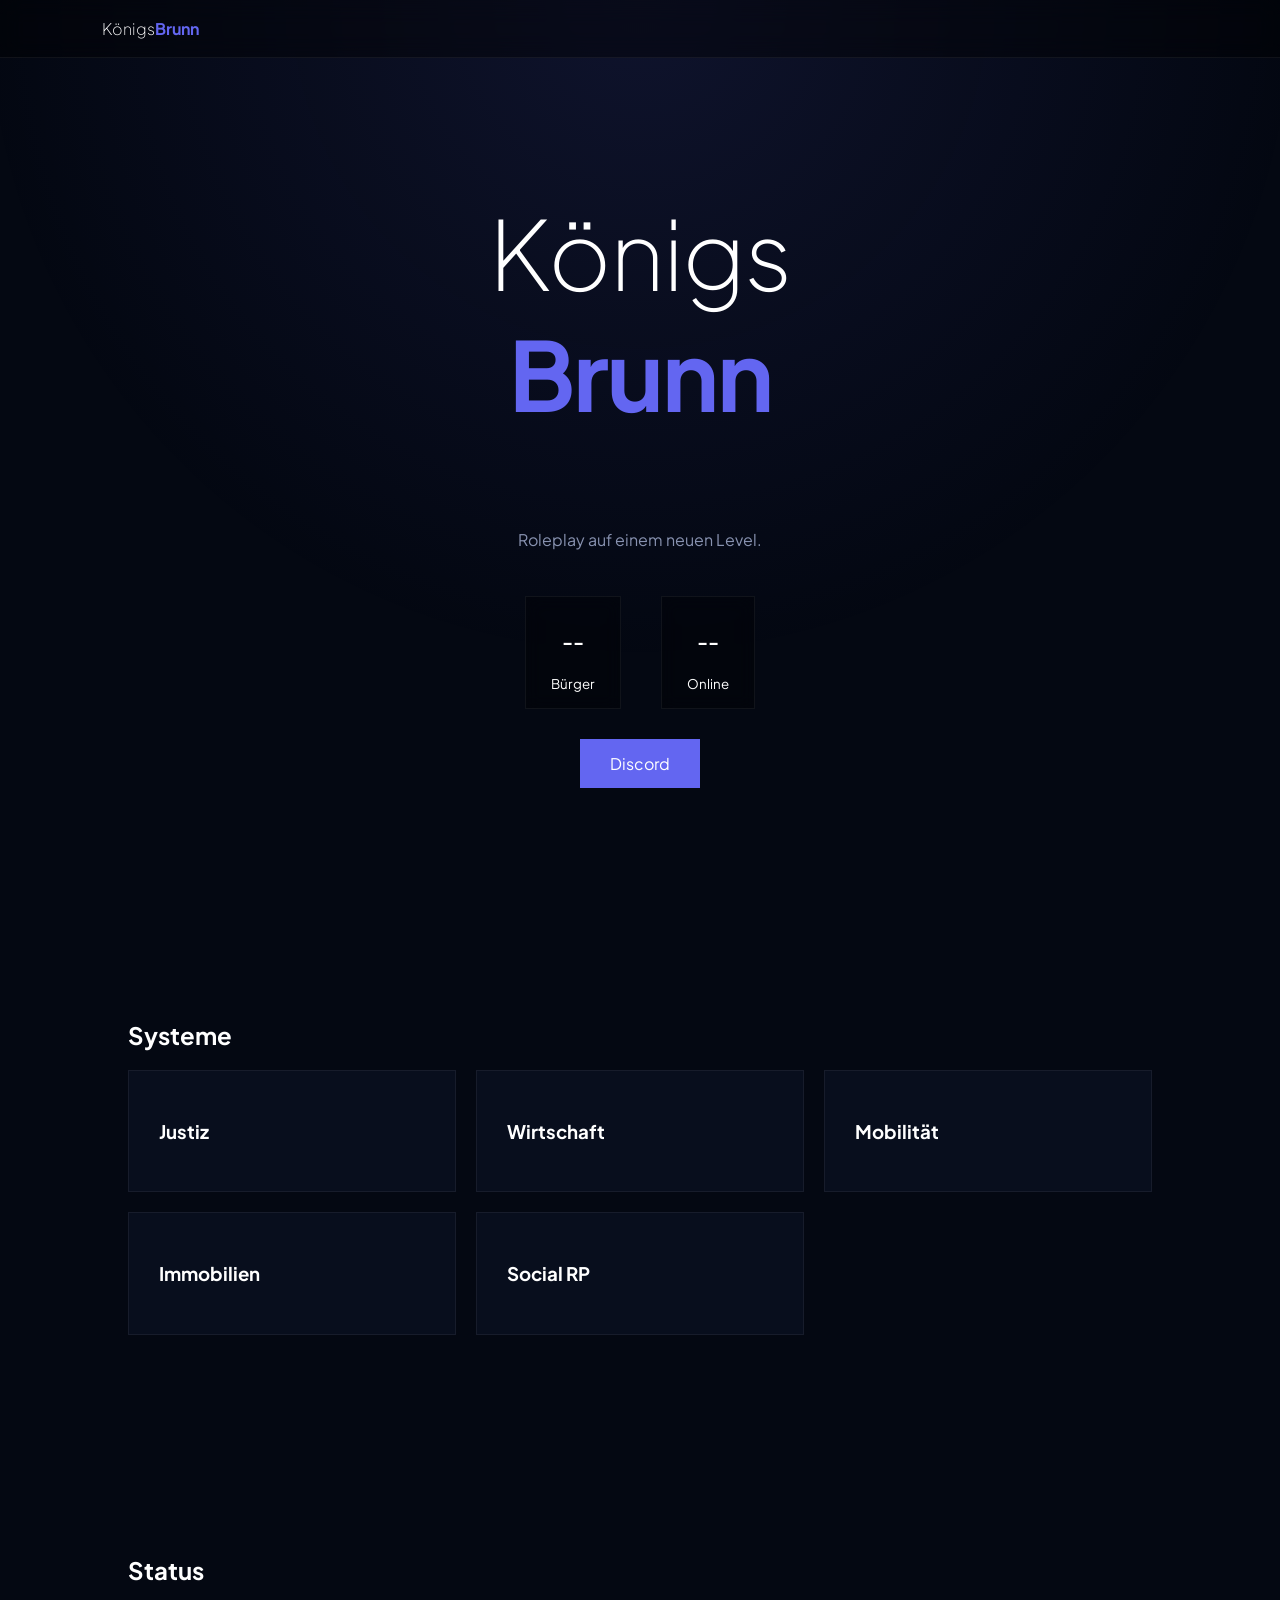
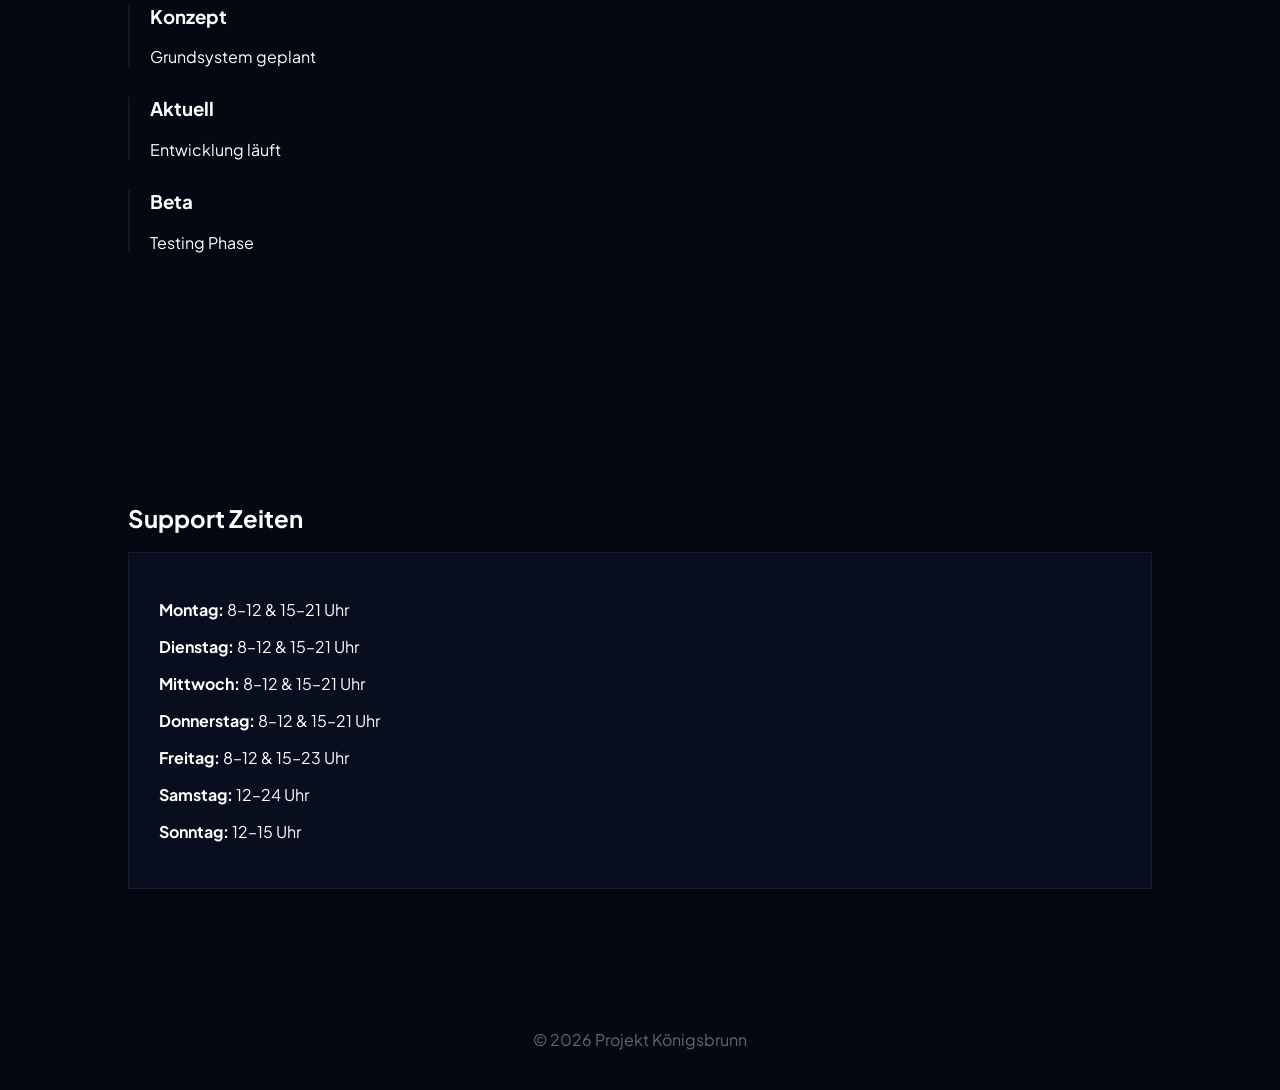
==== commit e9557e4d: "Refactor index.html structure and styles" ====
--- a/index.html
+++ b/index.html
@@ -1,327 +1,246 @@
 <!DOCTYPE html>
 <html lang="de">
 <head>
-    <meta charset="UTF-8">
-    <meta name="viewport" content="width=device-width, initial-scale=1.0">
-    <title>Projekt Königsbrunn | Offizielles Portal</title>
-    <link href="https://fonts.googleapis.com/css2?family=Plus+Jakarta+Sans:wght@200;300;400;500;600;800&display=swap" rel="stylesheet">
-    <style>
-        :root {
-            /* Dark Mode Standard - Dunkelblau */
-            --bg: #040812; 
-            --surface: #08101f;
-            --primary: #6366f1;
-            --text-main: #ffffff;
-            --text-muted: #8892b0;
-            --border: rgba(255, 255, 255, 0.06);
-            --card-bg: rgba(10, 18, 35, 0.8);
-            --nav-bg: rgba(4, 8, 18, 0.85);
-        }
-
-        [data-theme="light"] {
-            /* Light Mode */
-            --bg: #f5f7fa;
-            --surface: #ffffff;
-            --primary: #4f46e5;
-            --text-main: #0f172a;
-            --text-muted: #64748b;
-            --border: rgba(0, 0, 0, 0.08);
-            --card-bg: rgba(255, 255, 255, 0.9);
-            --nav-bg: rgba(245, 247, 250, 0.85);
-        }
-
-        * { margin: 0; padding: 0; box-sizing: border-box; scroll-behavior: smooth; }
-
-        body {
-            font-family: 'Plus Jakarta Sans', sans-serif;
-            background-color: var(--bg);
-            color: var(--text-main);
-            line-height: 1.6;
-            overflow-x: hidden;
-            transition: background-color 0.4s, color 0.4s;
-        }
-
-        /* Entfernung der Kästchen, stattdessen sanfter Glow */
-        .bg-glow {
-            position: fixed;
-            top: 0; left: 0; width: 100%; height: 100%;
-            background: radial-gradient(circle at 50% -20%, var(--primary), transparent 45%);
-            opacity: 0.12;
-            z-index: -2;
-            pointer-events: none;
-        }
-
-        #particles { position: fixed; width: 100%; height: 100%; z-index: -1; pointer-events: none; }
-
-        nav {
-            position: fixed;
-            top: 0; width: 100%;
-            padding: 15px 8%;
-            display: flex;
-            justify-content: space-between;
-            align-items: center;
-            backdrop-filter: blur(15px);
-            background: var(--nav-bg);
-            z-index: 1000;
-            border-bottom: 1px solid var(--border);
-        }
-
-        /* Name im Logo dünner */
-        .logo { font-weight: 200; font-size: 1.3rem; letter-spacing: 1px; text-transform: uppercase; cursor: default; }
-        .logo b { font-weight: 600; color: var(--primary); }
-
-        .nav-right { display: flex; align-items: center; gap: 30px; }
-        .nav-links { display: flex; gap: 25px; }
-        .nav-links a { 
-            color: var(--text-muted); 
-            text-decoration: none; 
-            font-size: 0.7rem; 
-            font-weight: 600;
-            transition: 0.3s;
-            text-transform: uppercase;
-            letter-spacing: 1.5px;
-        }
-        .nav-links a:hover { color: var(--primary); }
-
-        /* Light/Dark Toggle */
-        #theme-toggle {
-            background: var(--border);
-            border: none;
-            color: var(--text-main);
-            padding: 8px 12px;
-            border-radius: 4px;
-            cursor: pointer;
-            font-size: 0.7rem;
-            font-weight: 700;
-            text-transform: uppercase;
-            transition: 0.3s;
-        }
-
-        .hero {
-            min-height: 100vh;
-            display: flex;
-            flex-direction: column;
-            justify-content: center;
-            align-items: center;
-            text-align: center;
-            padding: 0 5%;
-        }
-
-        /* Hero Name - Viel dünner */
-        .hero h1 {
-            font-size: clamp(3rem, 10vw, 6.5rem);
-            font-weight: 200; 
-            letter-spacing: -1px;
-            line-height: 1;
-            margin-bottom: 25px;
-            text-transform: uppercase;
-        }
-        .hero h1 b { font-weight: 500; color: var(--primary); }
-
-        .hero p { color: var(--text-muted); font-size: 1.1rem; max-width: 600px; margin-bottom: 40px; font-weight: 300; }
-
-        .stats { display: flex; gap: 60px; margin-bottom: 50px; }
-        .stats-item h3 { font-size: 2.8rem; font-weight: 200; color: var(--text-main); }
-        .stats-item p { font-size: 0.65rem; color: var(--primary); text-transform: uppercase; letter-spacing: 2px; font-weight: 700; }
-
-        .btn {
-            padding: 16px 40px;
-            border-radius: 2px;
-            background: var(--primary);
-            color: #fff;
-            text-decoration: none;
-            font-weight: 600;
-            font-size: 0.85rem;
-            transition: 0.4s;
-            letter-spacing: 1px;
-            text-transform: uppercase;
-            display: inline-block;
-        }
-        .btn:hover { filter: brightness(1.1); transform: translateY(-2px); }
-
-        .section { padding: 100px 10%; opacity: 0; transform: translateY(20px); transition: 0.8s ease; }
-        .section.visible { opacity: 1; transform: translateY(0); }
-        .section h2 { font-size: 2rem; margin-bottom: 50px; font-weight: 200; text-transform: uppercase; letter-spacing: 5px; }
-
-        .bento-grid {
-            display: grid;
-            grid-template-columns: repeat(3, 1fr);
-            grid-auto-rows: 240px;
-            gap: 20px;
-        }
-
-        .card {
-            background: var(--card-bg);
-            border: 1px solid var(--border);
-            padding: 40px;
-            transition: 0.4s;
-            display: flex;
-            flex-direction: column;
-            justify-content: flex-end;
-        }
-        .card:hover { border-color: var(--primary); background: var(--surface); }
-        .card h3 { font-size: 1.1rem; margin-bottom: 10px; font-weight: 600; text-transform: uppercase; }
-        .card p { color: var(--text-muted); font-size: 0.85rem; font-weight: 300; }
-
-        .large { grid-column: span 2; grid-row: span 2; }
-        .tall { grid-row: span 2; }
-
-        .support-grid { display: grid; grid-template-columns: 1fr 1fr; gap: 20px; }
-        .support-card { background: var(--card-bg); border: 1px solid var(--border); padding: 40px; }
-        .support-card h3 { color: var(--primary); margin-bottom: 20px; font-weight: 300; letter-spacing: 2px; }
-        .support-card ul { list-style: none; }
-        .support-card li { display: flex; justify-content: space-between; padding: 10px 0; border-bottom: 1px solid var(--border); font-size: 0.8rem; color: var(--text-muted); }
-
-        footer { padding: 50px 10%; border-top: 1px solid var(--border); text-align: center; color: var(--text-muted); font-size: 0.6rem; letter-spacing: 3px; }
-
-        svg { width: 30px; height: 30px; fill: var(--primary); margin-bottom: 20px; }
-
-        @media (max-width: 900px) {
-            .bento-grid, .support-grid { grid-template-columns: 1fr; }
-            .large, .tall { grid-column: span 1; grid-row: span 1; }
-            .nav-links { display: none; }
-        }
-    </style>
+<meta charset="UTF-8">
+<meta name="viewport" content="width=device-width, initial-scale=1.0">
+<title>Projekt Königsbrunn</title>
+
+<link href="https://fonts.googleapis.com/css2?family=Plus+Jakarta+Sans:wght@200;300;400;600;800&display=swap" rel="stylesheet">
+
+<style>
+:root {
+    --bg:#040812;
+    --primary:#6366f1;
+    --text:#fff;
+    --muted:#8892b0;
+    --card:rgba(10,18,35,0.7);
+    --border:rgba(255,255,255,0.06);
+}
+
+/* BASE */
+body {
+    margin:0;
+    font-family:'Plus Jakarta Sans', sans-serif;
+    background:var(--bg);
+    color:var(--text);
+    overflow-x:hidden;
+}
+
+/* GLOW BG */
+.bg-glow {
+    position:fixed;
+    width:100%;height:100%;
+    background:radial-gradient(circle at 50% 0%, var(--primary), transparent 60%);
+    opacity:.12;
+    z-index:-2;
+}
+
+/* NAV */
+nav {
+    position:fixed;
+    width:100%;
+    padding:18px 8%;
+    display:flex;
+    justify-content:space-between;
+    backdrop-filter:blur(12px);
+    background:rgba(0,0,0,.4);
+    border-bottom:1px solid var(--border);
+}
+
+.logo { font-weight:200; }
+.logo b { color:var(--primary); }
+
+/* HERO */
+.hero {
+    min-height:100vh;
+    display:flex;
+    flex-direction:column;
+    justify-content:center;
+    align-items:center;
+    text-align:center;
+}
+
+.hero h1 {
+    font-size:clamp(3rem,10vw,6rem);
+    font-weight:200;
+    letter-spacing:-2px;
+}
+
+.hero h1 b { color:var(--primary); }
+
+.hero p { color:var(--muted); }
+
+/* HUD STATS */
+.stats {
+    display:flex;
+    gap:40px;
+    margin-top:30px;
+}
+
+.stats div {
+    background:rgba(0,0,0,.3);
+    border:1px solid var(--border);
+    padding:15px 25px;
+    backdrop-filter:blur(8px);
+}
+
+/* BUTTON */
+.btn {
+    margin-top:30px;
+    padding:14px 30px;
+    background:var(--primary);
+    color:#fff;
+    text-decoration:none;
+    transition:.3s;
+}
+.btn:hover {
+    transform:translateY(-2px);
+    box-shadow:0 10px 30px rgba(99,102,241,.3);
+}
+
+/* SECTION */
+.section {
+    padding:100px 10%;
+}
+
+/* CARDS */
+.bento-grid {
+    display:grid;
+    grid-template-columns:repeat(3,1fr);
+    gap:20px;
+}
+
+.card {
+    background:var(--card);
+    border:1px solid var(--border);
+    padding:30px;
+    transition:.3s;
+    position:relative;
+    overflow:hidden;
+}
+
+/* RP Hover Effekt */
+.card::after {
+    content:"";
+    position:absolute;
+    width:200%;
+    height:200%;
+    background:radial-gradient(circle, rgba(99,102,241,.15), transparent);
+    top:-50%;left:-50%;
+    opacity:0;
+    transition:.4s;
+}
+
+.card:hover::after { opacity:1; }
+.card:hover {
+    transform:translateY(-5px);
+    border-color:var(--primary);
+}
+
+/* ROADMAP */
+.roadmap-item {
+    border-left:2px solid var(--border);
+    padding-left:20px;
+    margin-bottom:30px;
+}
+
+/* SUPPORT */
+.support-box {
+    background:var(--card);
+    padding:30px;
+    border:1px solid var(--border);
+}
+
+/* MOBILE */
+@media(max-width:900px){
+    .bento-grid { grid-template-columns:1fr; }
+}
+</style>
 </head>
+
 <body>
 
 <div class="bg-glow"></div>
-<canvas id="particles"></canvas>
 
 <nav>
-    <div class="logo">Königs<b>brunn</b></div>
-    <div class="nav-right">
-        <div class="nav-links">
-            <a href="#features">Systeme</a>
-            <a href="#contact">Support</a>
-        </div>
-        <button id="theme-toggle">Light Mode</button>
-    </div>
+<div class="logo">Königs<b>Brunn</b></div>
 </nav>
 
+<!-- HERO -->
 <section class="hero">
-    <h1>Königs<br><b>Brunn</b></h1>
-    <p>Premium Roleplay auf technischer Exzellenz. Ein klares Design für ein unvergleichliches Erlebnis.</p>
-
-    <div class="stats">
-        <div class="stats-item"><h3 id="members">--</h3><p>Bürger</p></div>
-        <div class="stats-item"><h3 id="online">--</h3><p>Online</p></div>
-    </div>
-
-    <a href="https://discord.gg/DM2Au3f6RS" class="btn">Discord Beitreten</a>
-</section>
-
-<section id="features" class="section">
-    <h2>Systeme</h2>
-    <div class="bento-grid">
-        <div class="card large">
-            <svg viewBox="0 0 24 24"><path d="M12 1L3 5v6c0 5.55 3.84 10.74 9 12 5.16-1.26 9-6.45 9-12V5l-9-4z"/></svg>
-            <h3>Justiz & Sicherheit</h3>
-            <p>Vollständig integriertes Rechtssystem mit Staatsanwaltschaft und Polizei.</p>
-        </div>
-        <div class="card">
-            <svg viewBox="0 0 24 24"><path d="M10 16v-1H3.01L3 19c0 1.1.89 2 2 2h14c1.1 0 2-.9 2-2v-4h-7v1h-4zm10-9h-4.01V5l-2-2h-4l-2 2v2H3c-1.1 0-2 .9-2 2v3c0 1.1.89 2 2 2h18c1.1 0 2-.9 2-2V9c0-1.1-.9-2-2-2zm-6 0h-4V5h4v2z"/></svg>
-            <h3>Wirtschaft</h3>
-            <p>Echte Marktwirtschaft durch eigene Firmen.</p>
-        </div>
-        <div class="card tall">
-            <svg viewBox="0 0 24 24"><path d="M18.92 6.01C18.72 5.42 18.16 5 17.5 5h-11c-.66 0-1.21.42-1.42 1.01L3 12v8c0 .55.45 1 1 1h1c.55 0 1-.45 1-1v-1h12v1c0 .55.45 1 1 1h1c.55 0 1-.45 1-1v-8l-2.08-5.99z"/></svg>
-            <h3>Mobilität</h3>
-            <p>High-End Fahrzeug-Tuning und Handling.</p>
-        </div>
-        <div class="card">
-            <svg viewBox="0 0 24 24"><path d="M10 20v-6h4v6h5v-8h3L12 3 2 12h3v8z"/></svg>
-            <h3>Immobilien</h3>
-            <p>Einzigartiges Housing-System.</p>
-        </div>
-        <div class="card">
-            <svg viewBox="0 0 24 24"><path d="M12 14c1.66 0 3-1.34 3-3V5c0-1.66-1.34-3-3-3S9 3.34 9 5v6c0 1.66 1.34 3 3 3z"/></svg>
-            <h3>Social RP</h3>
-            <p>Voice-RP ohne nötige Plugins.</p>
-        </div>
-    </div>
-</section>
-
-<section id="contact" class="section">
-    <h2>Support</h2>
-    <div class="support-grid">
-        <div class="support-card">
-            <h3>Support Ticket</h3>
-            <p style="color: var(--text-muted); font-size: 0.85rem; margin-bottom: 25px;">Eröffne ein Ticket auf unserem Discord für technische Hilfe.</p>
-            <a href="https://discord.gg/DM2Au3f6RS" class="btn" style="width: 100%; text-align: center;">Ticket öffnen</a>
-        </div>
-        <div class="support-card">
-            <h3>Voice Support</h3>
-            <ul>
-                <li><span>Mo - Fr</span> <span>16 - 21 Uhr</span></li>
-                <li><span>Wochenende</span> <span>12 - 22 Uhr</span></li>
-            </ul>
-        </div>
-    </div>
-</section>
-
-<footer>
-    &copy; 2026 PROJEKT KÖNIGSBRUNN | ESTABLISHED FOR EXCELLENCE
+<h1>Königs<br><b>Brunn</b></h1>
+<p>Roleplay auf einem neuen Level.</p>
+
+<div class="stats">
+<div><h3 id="members">--</h3><small>Bürger</small></div>
+<div><h3 id="online">--</h3><small>Online</small></div>
+</div>
+
+<a href="https://discord.gg/DM2Au3f6RS" class="btn">Discord</a>
+</section>
+
+<!-- FEATURES -->
+<section class="section">
+<h2>Systeme</h2>
+
+<div class="bento-grid">
+<div class="card"><h3>Justiz</h3></div>
+<div class="card"><h3>Wirtschaft</h3></div>
+<div class="card"><h3>Mobilität</h3></div>
+<div class="card"><h3>Immobilien</h3></div>
+<div class="card"><h3>Social RP</h3></div>
+</div>
+</section>
+
+<!-- ROADMAP -->
+<section class="section">
+<h2>Status</h2>
+
+<div class="roadmap-item">
+<h3>Konzept</h3>
+<p>Grundsystem geplant</p>
+</div>
+
+<div class="roadmap-item">
+<h3>Aktuell</h3>
+<p>Entwicklung läuft</p>
+</div>
+
+<div class="roadmap-item">
+<h3>Beta</h3>
+<p>Testing Phase</p>
+</div>
+
+</section>
+
+<!-- SUPPORT -->
+<section class="section">
+<h2>Support Zeiten</h2>
+
+<div class="support-box">
+<p><b>Montag:</b> 8–12 & 15–21 Uhr</p>
+<p><b>Dienstag:</b> 8–12 & 15–21 Uhr</p>
+<p><b>Mittwoch:</b> 8–12 & 15–21 Uhr</p>
+<p><b>Donnerstag:</b> 8–12 & 15–21 Uhr</p>
+<p><b>Freitag:</b> 8–12 & 15–23 Uhr</p>
+<p><b>Samstag:</b> 12–24 Uhr</p>
+<p><b>Sonntag:</b> 12–15 Uhr</p>
+</div>
+
+</section>
+
+<footer style="text-align:center;padding:40px;color:#666;">
+© 2026 Projekt Königsbrunn
 </footer>
 
 <script>
-    // Theme Toggle Logic
-    const themeBtn = document.getElementById('theme-toggle');
-    const body = document.body;
-
-    themeBtn.addEventListener('click', () => {
-        const isLight = body.getAttribute('data-theme') === 'light';
-        body.setAttribute('data-theme', isLight ? 'dark' : 'light');
-        themeBtn.innerText = isLight ? 'Light Mode' : 'Dark Mode';
-    });
-
-    // Intersection Observer
-    const observer = new IntersectionObserver(entries => {
-        entries.forEach(entry => {
-            if(entry.isIntersecting) entry.target.classList.add("visible");
-        });
-    }, { threshold: 0.1 });
-    document.querySelectorAll(".section").forEach(el => observer.observe(el));
-
-    // Discord Stats
-    fetch("https://discord.com/api/guilds/1477240537693028414/widget.json")
-    .then(r => r.json())
-    .then(d => {
-        document.getElementById("members").innerText = d.members ? d.members.length : "150";
-        document.getElementById("online").innerText = d.presence_count || "24";
-    }).catch(() => {
-        document.getElementById("members").innerText = "150";
-        document.getElementById("online").innerText = "24";
-    });
-
-    // Particles
-    const canvas = document.getElementById("particles");
-    const ctx = canvas.getContext("2d");
-    let particles = [];
-    function resize() { canvas.width = window.innerWidth; canvas.height = window.innerHeight; }
-    window.addEventListener("resize", resize); resize();
-
-    class P {
-        constructor() { this.reset(); }
-        reset() {
-            this.x = Math.random() * canvas.width;
-            this.y = Math.random() * canvas.height;
-            this.s = Math.random() * 0.8;
-            this.v = Math.random() * 0.2;
-        }
-        update() { this.y -= this.v; if(this.y < 0) this.reset(); }
-        draw() {
-            ctx.fillStyle = body.getAttribute('data-theme') === 'light' ? "rgba(0,0,0,0.05)" : "rgba(255,255,255,0.05)";
-            ctx.beginPath(); ctx.arc(this.x, this.y, this.s, 0, Math.PI*2); ctx.fill();
-        }
-    }
-    for(let i=0; i<70; i++) particles.push(new P());
-    function anim() {
-        ctx.clearRect(0,0,canvas.width,canvas.height);
-        particles.forEach(p => { p.update(); p.draw(); });
-        requestAnimationFrame(anim);
-    }
-    anim();
+// Discord Stats
+fetch("https://discord.com/api/guilds/1477240537693028414/widget.json")
+.then(r=>r.json())
+.then(d=>{
+document.getElementById("members").innerText=d.members.length;
+document.getElementById("online").innerText=d.presence_count;
+});
 </script>
 
 </body>
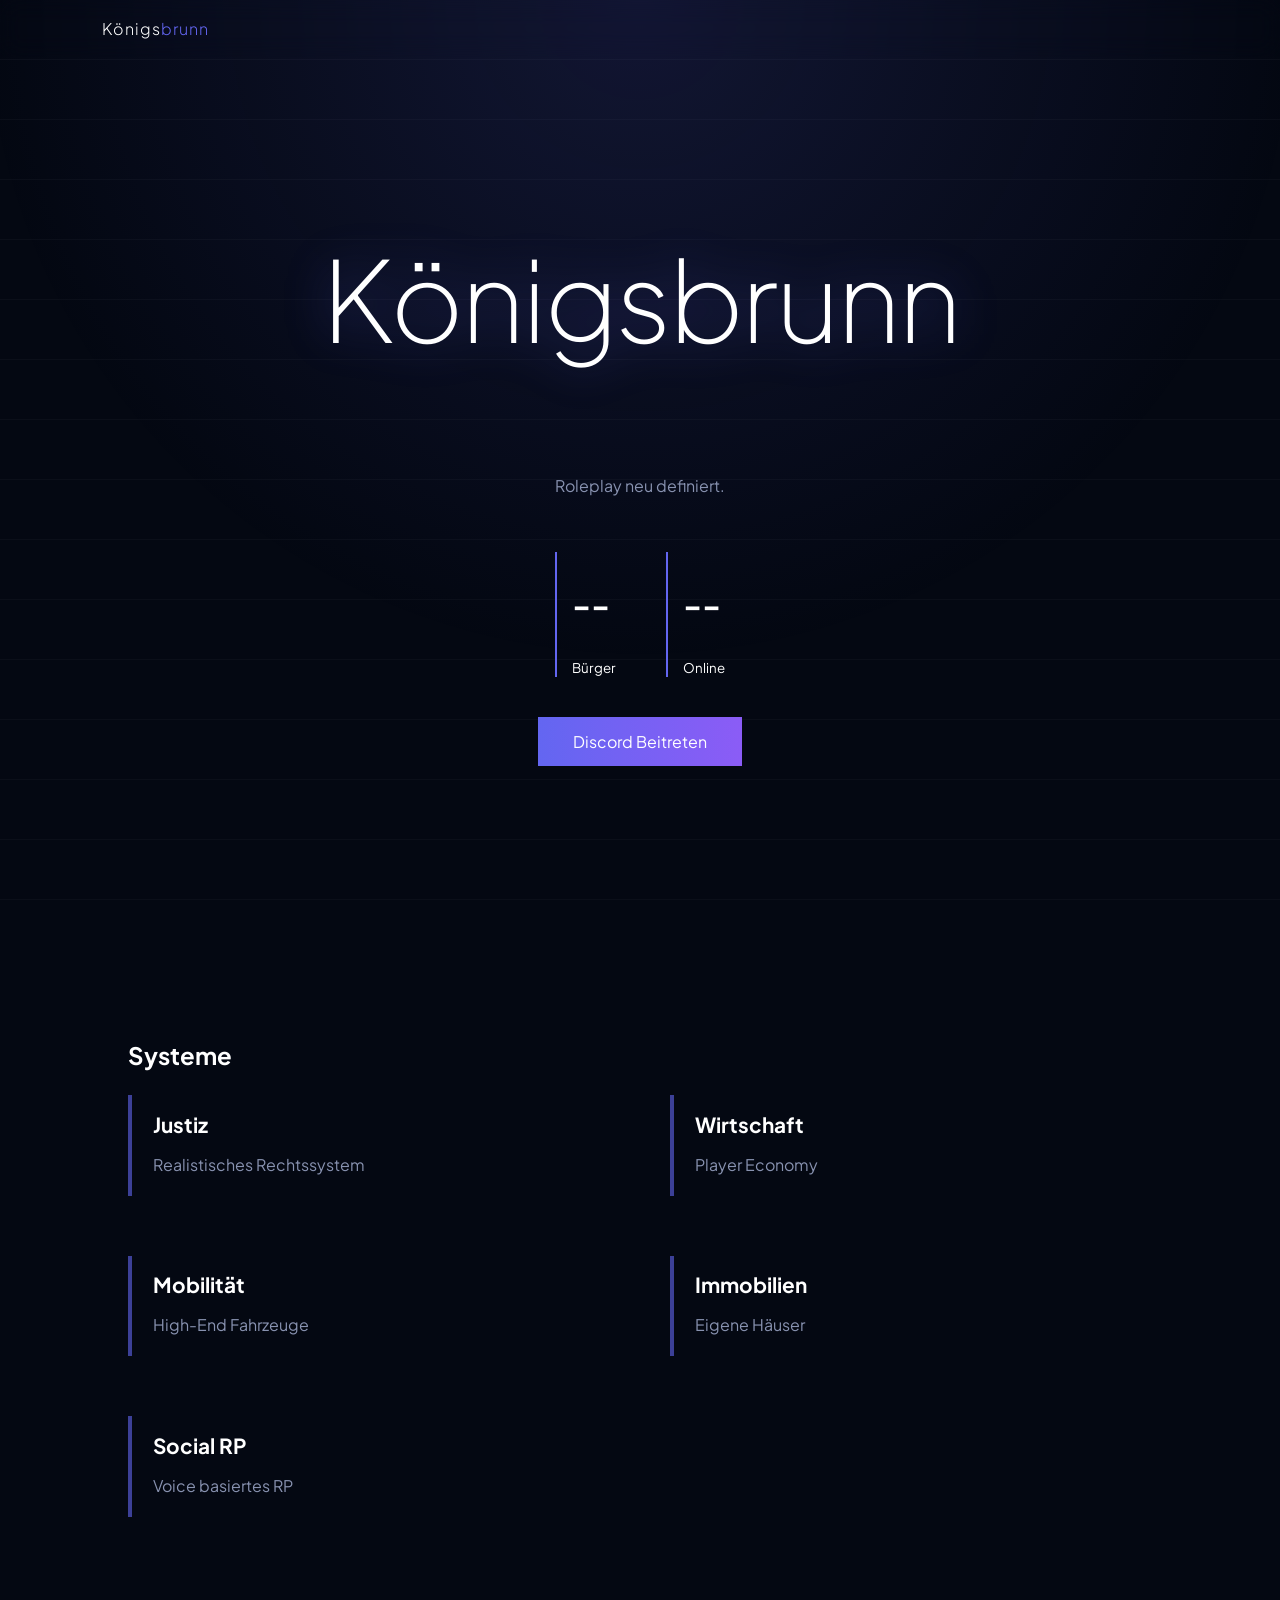
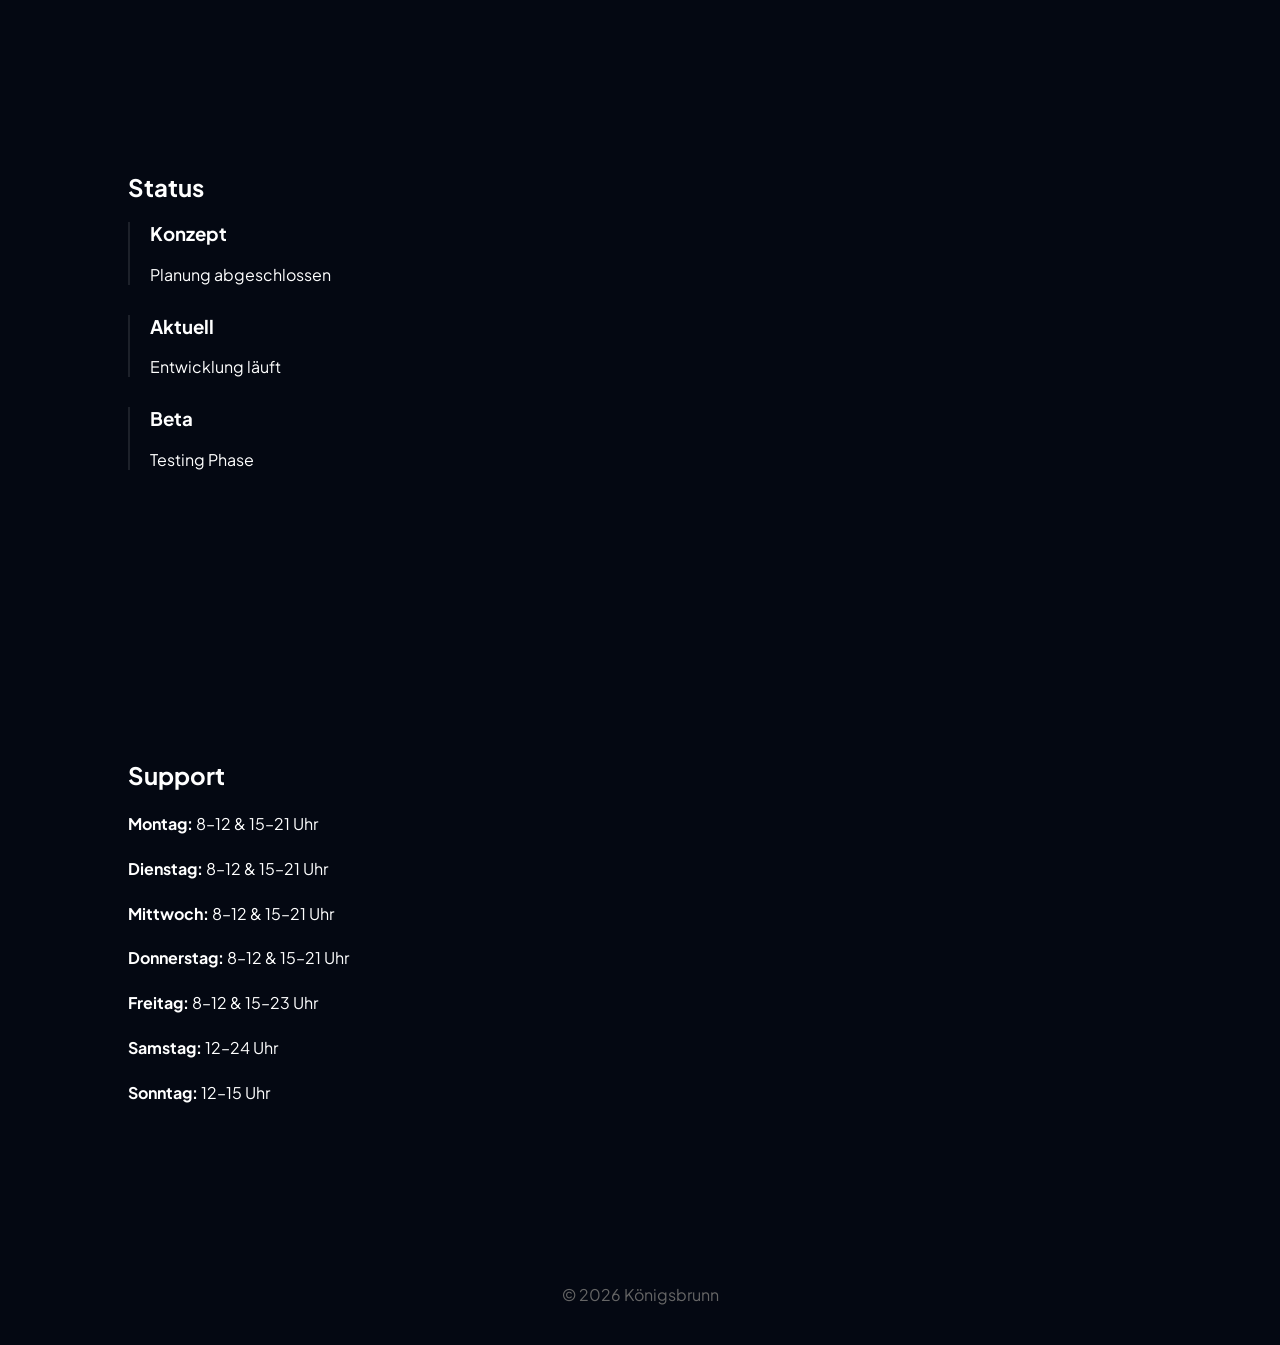
==== commit 66452fba: "Refactor index.html for improved layout and styling Updated the project title and improved styling f" ====
--- a/index.html
+++ b/index.html
@@ -3,9 +3,9 @@
 <head>
 <meta charset="UTF-8">
 <meta name="viewport" content="width=device-width, initial-scale=1.0">
-<title>Projekt Königsbrunn</title>
-
-<link href="https://fonts.googleapis.com/css2?family=Plus+Jakarta+Sans:wght@200;300;400;600;800&display=swap" rel="stylesheet">
+<title>Königsbrunn</title>
+
+<link href="https://fonts.googleapis.com/css2?family=Plus+Jakarta+Sans:wght@200;400;600;800&display=swap" rel="stylesheet">
 
 <style>
 :root {
@@ -13,8 +13,6 @@
     --primary:#6366f1;
     --text:#fff;
     --muted:#8892b0;
-    --card:rgba(10,18,35,0.7);
-    --border:rgba(255,255,255,0.06);
 }
 
 /* BASE */
@@ -26,13 +24,27 @@
     overflow-x:hidden;
 }
 
-/* GLOW BG */
+/* ANIMATED BACKGROUND LINES */
+.lines {
+    position:fixed;
+    width:100%;height:100%;
+    background: repeating-linear-gradient(
+        0deg,
+        rgba(255,255,255,0.03),
+        rgba(255,255,255,0.03) 1px,
+        transparent 1px,
+        transparent 60px
+    );
+    z-index:-2;
+}
+
+/* GLOW */
 .bg-glow {
     position:fixed;
     width:100%;height:100%;
     background:radial-gradient(circle at 50% 0%, var(--primary), transparent 60%);
-    opacity:.12;
-    z-index:-2;
+    opacity:.15;
+    z-index:-1;
 }
 
 /* NAV */
@@ -43,12 +55,15 @@
     display:flex;
     justify-content:space-between;
     backdrop-filter:blur(12px);
-    background:rgba(0,0,0,.4);
-    border-bottom:1px solid var(--border);
-}
-
-.logo { font-weight:200; }
-.logo b { color:var(--primary); }
+}
+
+.logo {
+    font-weight:300;
+    letter-spacing:1px;
+}
+.logo span {
+    color:var(--primary);
+}
 
 /* HERO */
 .hero {
@@ -61,134 +76,173 @@
 }
 
 .hero h1 {
-    font-size:clamp(3rem,10vw,6rem);
+    font-size:clamp(3rem,10vw,7rem);
     font-weight:200;
-    letter-spacing:-2px;
-}
-
-.hero h1 b { color:var(--primary); }
-
-.hero p { color:var(--muted); }
+    letter-spacing:-3px;
+    position:relative;
+}
+
+/* Glow Text Effekt */
+.hero h1::after {
+    content:attr(data-text);
+    position:absolute;
+    left:0;
+    top:0;
+    color:var(--primary);
+    filter:blur(25px);
+    opacity:.4;
+    z-index:-1;
+}
+
+.hero p {
+    color:var(--muted);
+    margin-top:15px;
+}
 
 /* HUD STATS */
 .stats {
     display:flex;
-    gap:40px;
-    margin-top:30px;
+    gap:50px;
+    margin-top:40px;
 }
 
 .stats div {
-    background:rgba(0,0,0,.3);
-    border:1px solid var(--border);
-    padding:15px 25px;
-    backdrop-filter:blur(8px);
+    text-align:left;
+    border-left:2px solid var(--primary);
+    padding-left:15px;
+}
+
+.stats h3 {
+    font-size:2rem;
 }
 
 /* BUTTON */
 .btn {
-    margin-top:30px;
-    padding:14px 30px;
-    background:var(--primary);
+    margin-top:40px;
+    padding:14px 35px;
+    background:linear-gradient(90deg, var(--primary), #8b5cf6);
     color:#fff;
     text-decoration:none;
-    transition:.3s;
-}
-.btn:hover {
-    transform:translateY(-2px);
-    box-shadow:0 10px 30px rgba(99,102,241,.3);
-}
-
-/* SECTION */
-.section {
-    padding:100px 10%;
-}
-
-/* CARDS */
-.bento-grid {
-    display:grid;
-    grid-template-columns:repeat(3,1fr);
-    gap:20px;
-}
-
-.card {
-    background:var(--card);
-    border:1px solid var(--border);
-    padding:30px;
-    transition:.3s;
     position:relative;
     overflow:hidden;
 }
 
-/* RP Hover Effekt */
-.card::after {
+/* Hover Scan Effekt */
+.btn::before {
     content:"";
     position:absolute;
-    width:200%;
-    height:200%;
-    background:radial-gradient(circle, rgba(99,102,241,.15), transparent);
-    top:-50%;left:-50%;
-    opacity:0;
-    transition:.4s;
-}
-
-.card:hover::after { opacity:1; }
-.card:hover {
-    transform:translateY(-5px);
-    border-color:var(--primary);
+    width:100%;
+    height:100%;
+    background:linear-gradient(120deg, transparent, rgba(255,255,255,0.4), transparent);
+    left:-100%;
+    top:0;
+}
+
+.btn:hover::before {
+    left:100%;
+    transition:.6s;
+}
+
+/* SECTIONS */
+.section {
+    padding:120px 10%;
+}
+
+/* FEATURES – KEINE BOXEN */
+.features {
+    display:grid;
+    grid-template-columns:repeat(2,1fr);
+    gap:60px;
+}
+
+.feature {
+    position:relative;
+    padding-left:25px;
+}
+
+/* Line Style statt Box */
+.feature::before {
+    content:"";
+    position:absolute;
+    left:0;
+    top:5px;
+    width:4px;
+    height:100%;
+    background:var(--primary);
+    opacity:.6;
+}
+
+.feature h3 {
+    margin-bottom:10px;
+    font-size:1.3rem;
+}
+
+.feature p {
+    color:var(--muted);
 }
 
 /* ROADMAP */
-.roadmap-item {
-    border-left:2px solid var(--border);
+.roadmap {
+    max-width:600px;
+}
+
+.roadmap div {
+    margin-bottom:30px;
     padding-left:20px;
-    margin-bottom:30px;
+    border-left:2px solid rgba(255,255,255,0.1);
 }
 
 /* SUPPORT */
-.support-box {
-    background:var(--card);
-    padding:30px;
-    border:1px solid var(--border);
+.support {
+    max-width:600px;
+    line-height:1.8;
+}
+
+footer {
+    text-align:center;
+    padding:40px;
+    color:#666;
 }
 
 /* MOBILE */
-@media(max-width:900px){
-    .bento-grid { grid-template-columns:1fr; }
+@media(max-width:800px){
+    .features { grid-template-columns:1fr; }
 }
 </style>
 </head>
 
 <body>
 
+<div class="lines"></div>
 <div class="bg-glow"></div>
 
 <nav>
-<div class="logo">Königs<b>Brunn</b></div>
+<div class="logo">Königs<span>brunn</span></div>
 </nav>
 
 <!-- HERO -->
 <section class="hero">
-<h1>Königs<br><b>Brunn</b></h1>
-<p>Roleplay auf einem neuen Level.</p>
+<h1 data-text="Königsbrunn">Königsbrunn</h1>
+<p>Roleplay neu definiert.</p>
 
 <div class="stats">
 <div><h3 id="members">--</h3><small>Bürger</small></div>
 <div><h3 id="online">--</h3><small>Online</small></div>
 </div>
 
-<a href="https://discord.gg/DM2Au3f6RS" class="btn">Discord</a>
+<a href="https://discord.gg/DM2Au3f6RS" class="btn">Discord Beitreten</a>
 </section>
 
 <!-- FEATURES -->
 <section class="section">
 <h2>Systeme</h2>
 
-<div class="bento-grid">
-<div class="card"><h3>Justiz</h3></div>
-<div class="card"><h3>Wirtschaft</h3></div>
-<div class="card"><h3>Mobilität</h3></div>
-<div class="card"><h3>Immobilien</h3></div>
-<div class="card"><h3>Social RP</h3></div>
+<div class="features">
+<div class="feature"><h3>Justiz</h3><p>Realistisches Rechtssystem</p></div>
+<div class="feature"><h3>Wirtschaft</h3><p>Player Economy</p></div>
+<div class="feature"><h3>Mobilität</h3><p>High-End Fahrzeuge</p></div>
+<div class="feature"><h3>Immobilien</h3><p>Eigene Häuser</p></div>
+<div class="feature"><h3>Social RP</h3><p>Voice basiertes RP</p></div>
 </div>
 </section>
 
@@ -196,28 +250,18 @@
 <section class="section">
 <h2>Status</h2>
 
-<div class="roadmap-item">
-<h3>Konzept</h3>
-<p>Grundsystem geplant</p>
-</div>
-
-<div class="roadmap-item">
-<h3>Aktuell</h3>
-<p>Entwicklung läuft</p>
-</div>
-
-<div class="roadmap-item">
-<h3>Beta</h3>
-<p>Testing Phase</p>
-</div>
-
+<div class="roadmap">
+<div><h3>Konzept</h3><p>Planung abgeschlossen</p></div>
+<div><h3>Aktuell</h3><p>Entwicklung läuft</p></div>
+<div><h3>Beta</h3><p>Testing Phase</p></div>
+</div>
 </section>
 
 <!-- SUPPORT -->
 <section class="section">
-<h2>Support Zeiten</h2>
-
-<div class="support-box">
+<h2>Support</h2>
+
+<div class="support">
 <p><b>Montag:</b> 8–12 & 15–21 Uhr</p>
 <p><b>Dienstag:</b> 8–12 & 15–21 Uhr</p>
 <p><b>Mittwoch:</b> 8–12 & 15–21 Uhr</p>
@@ -229,8 +273,8 @@
 
 </section>
 
-<footer style="text-align:center;padding:40px;color:#666;">
-© 2026 Projekt Königsbrunn
+<footer>
+© 2026 Königsbrunn
 </footer>
 
 <script>
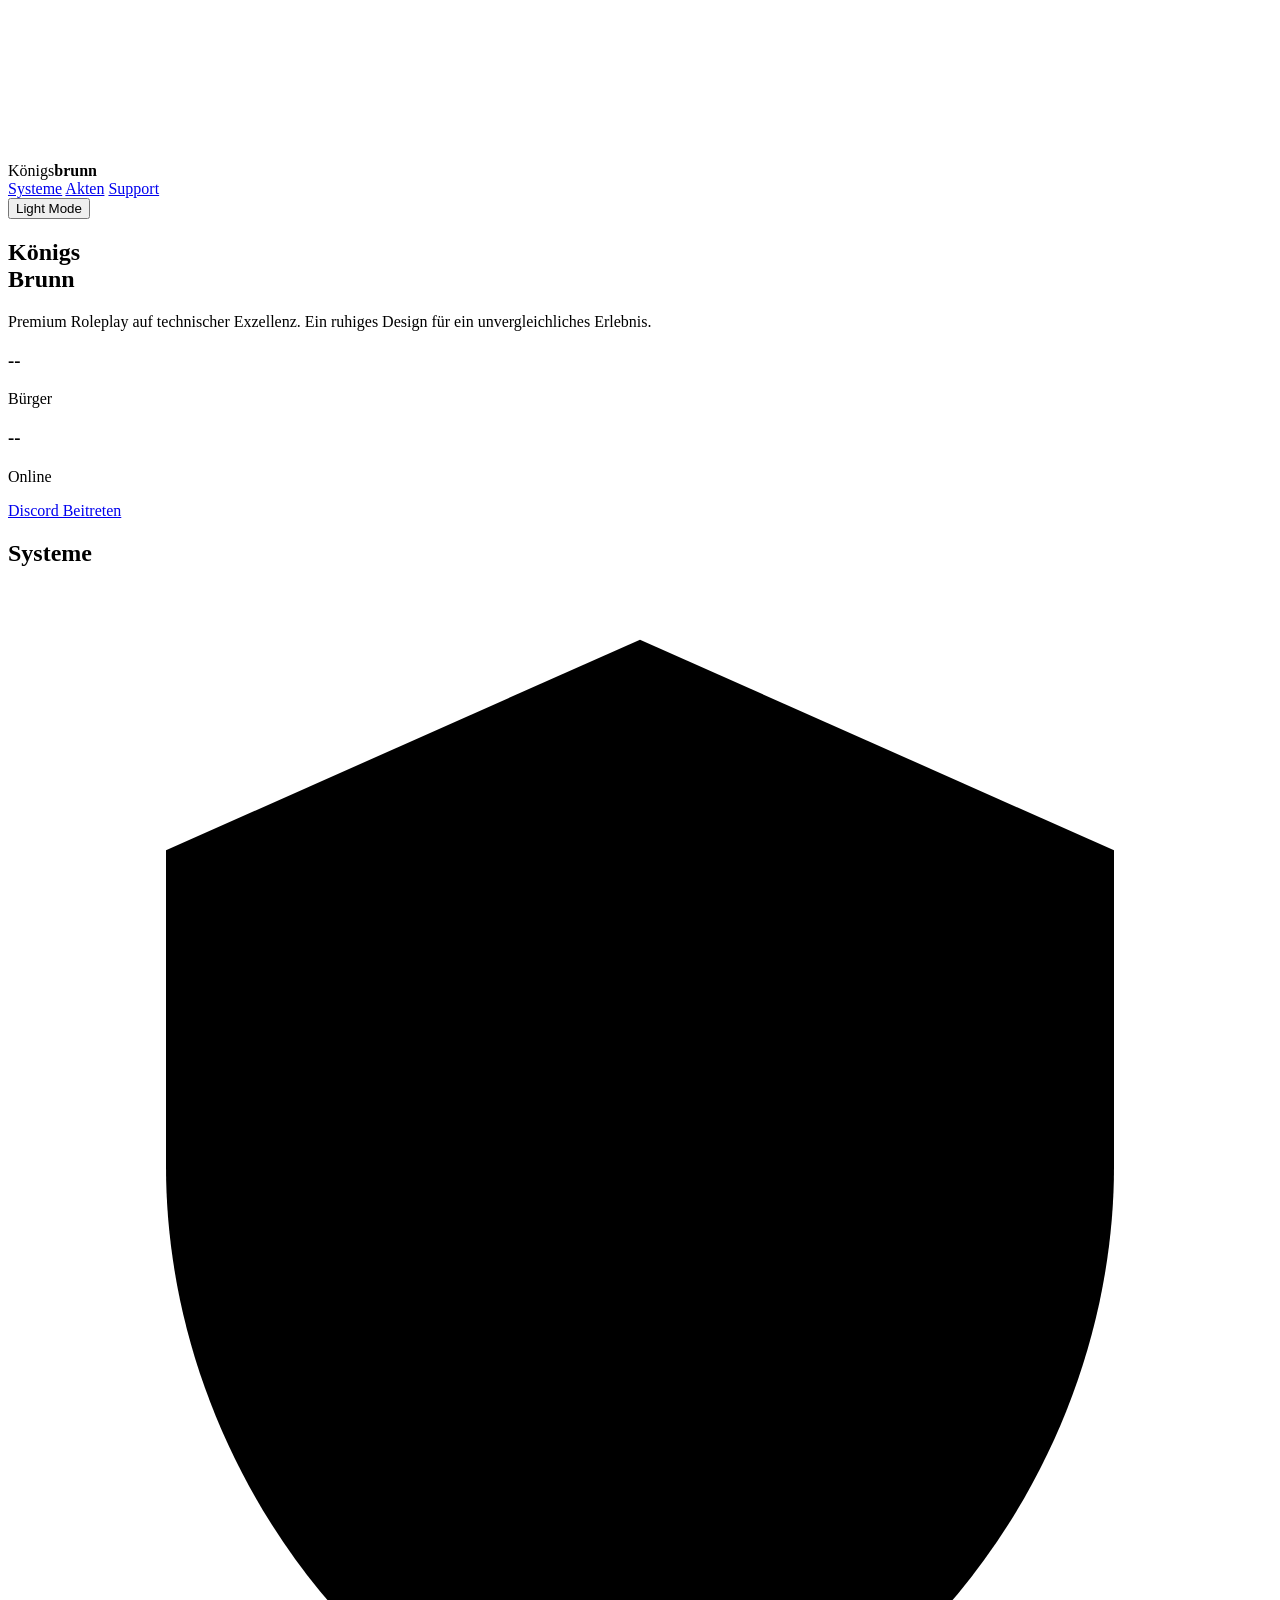
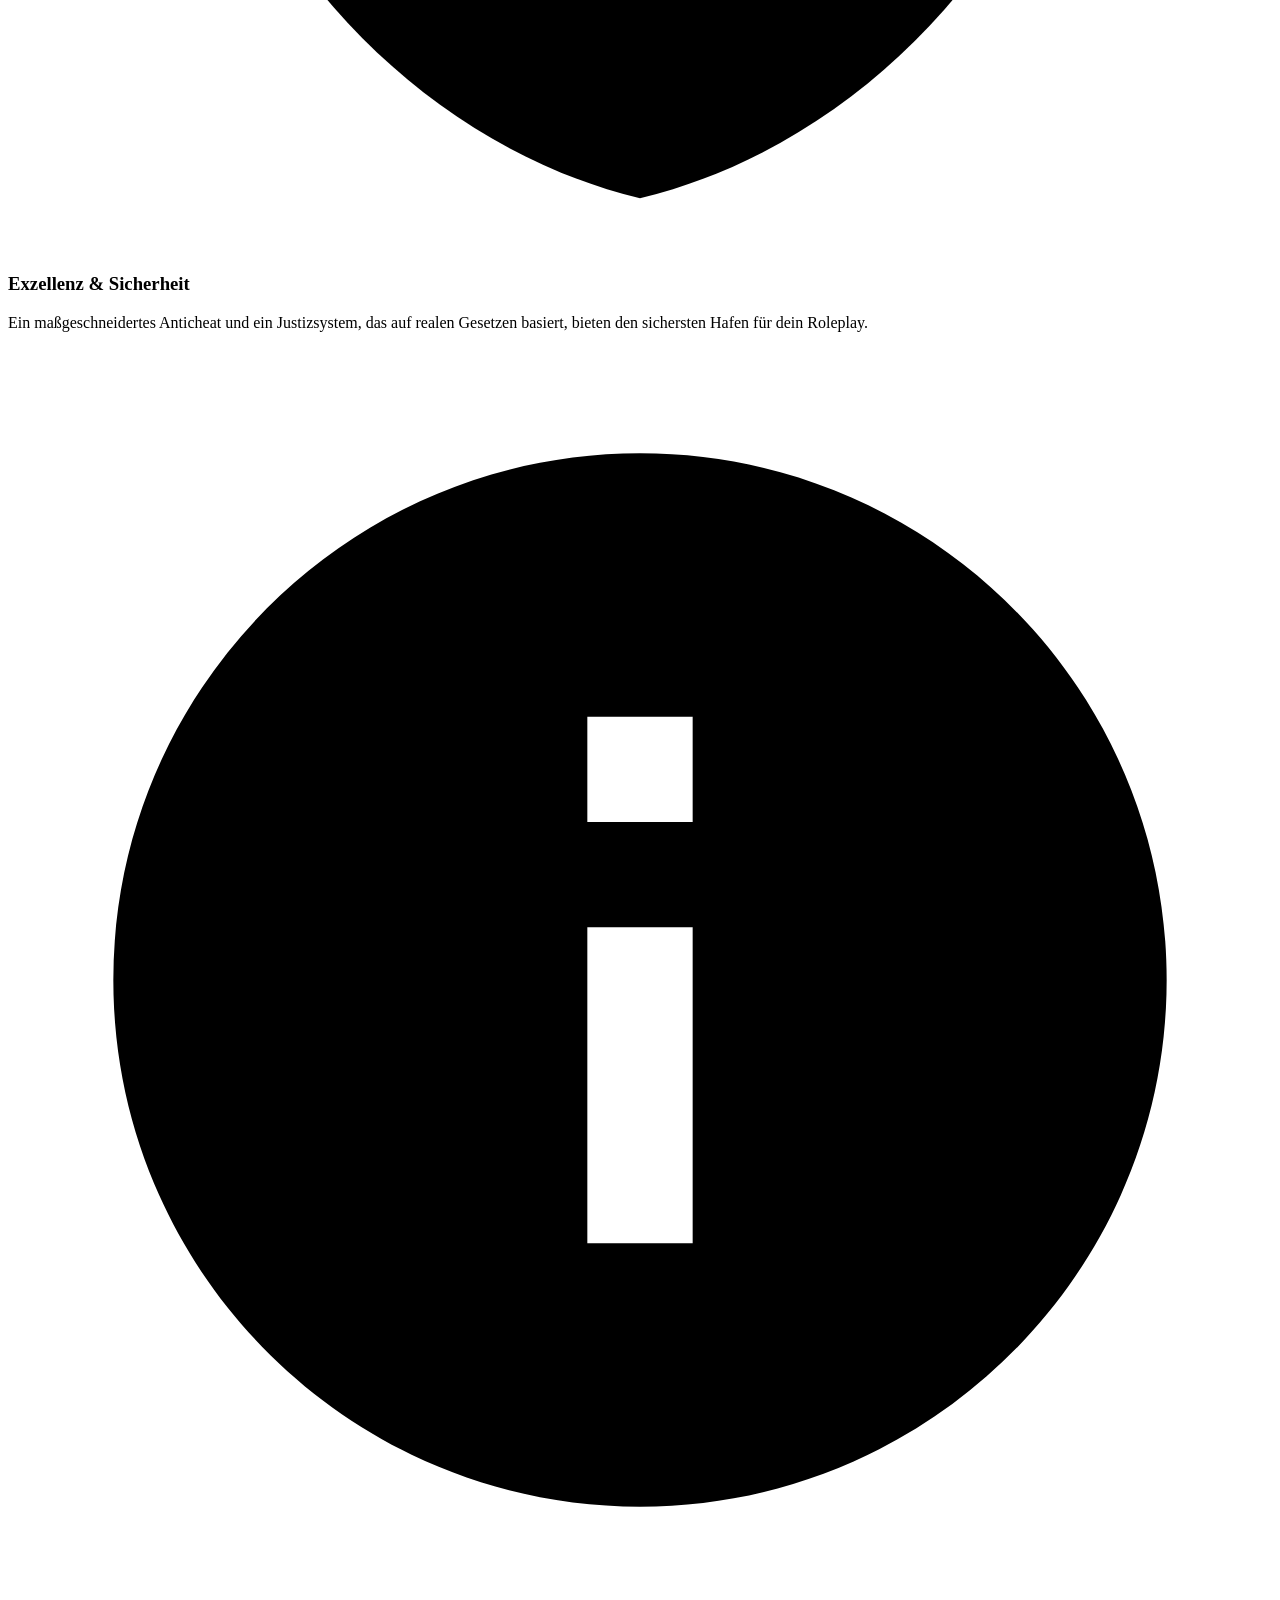
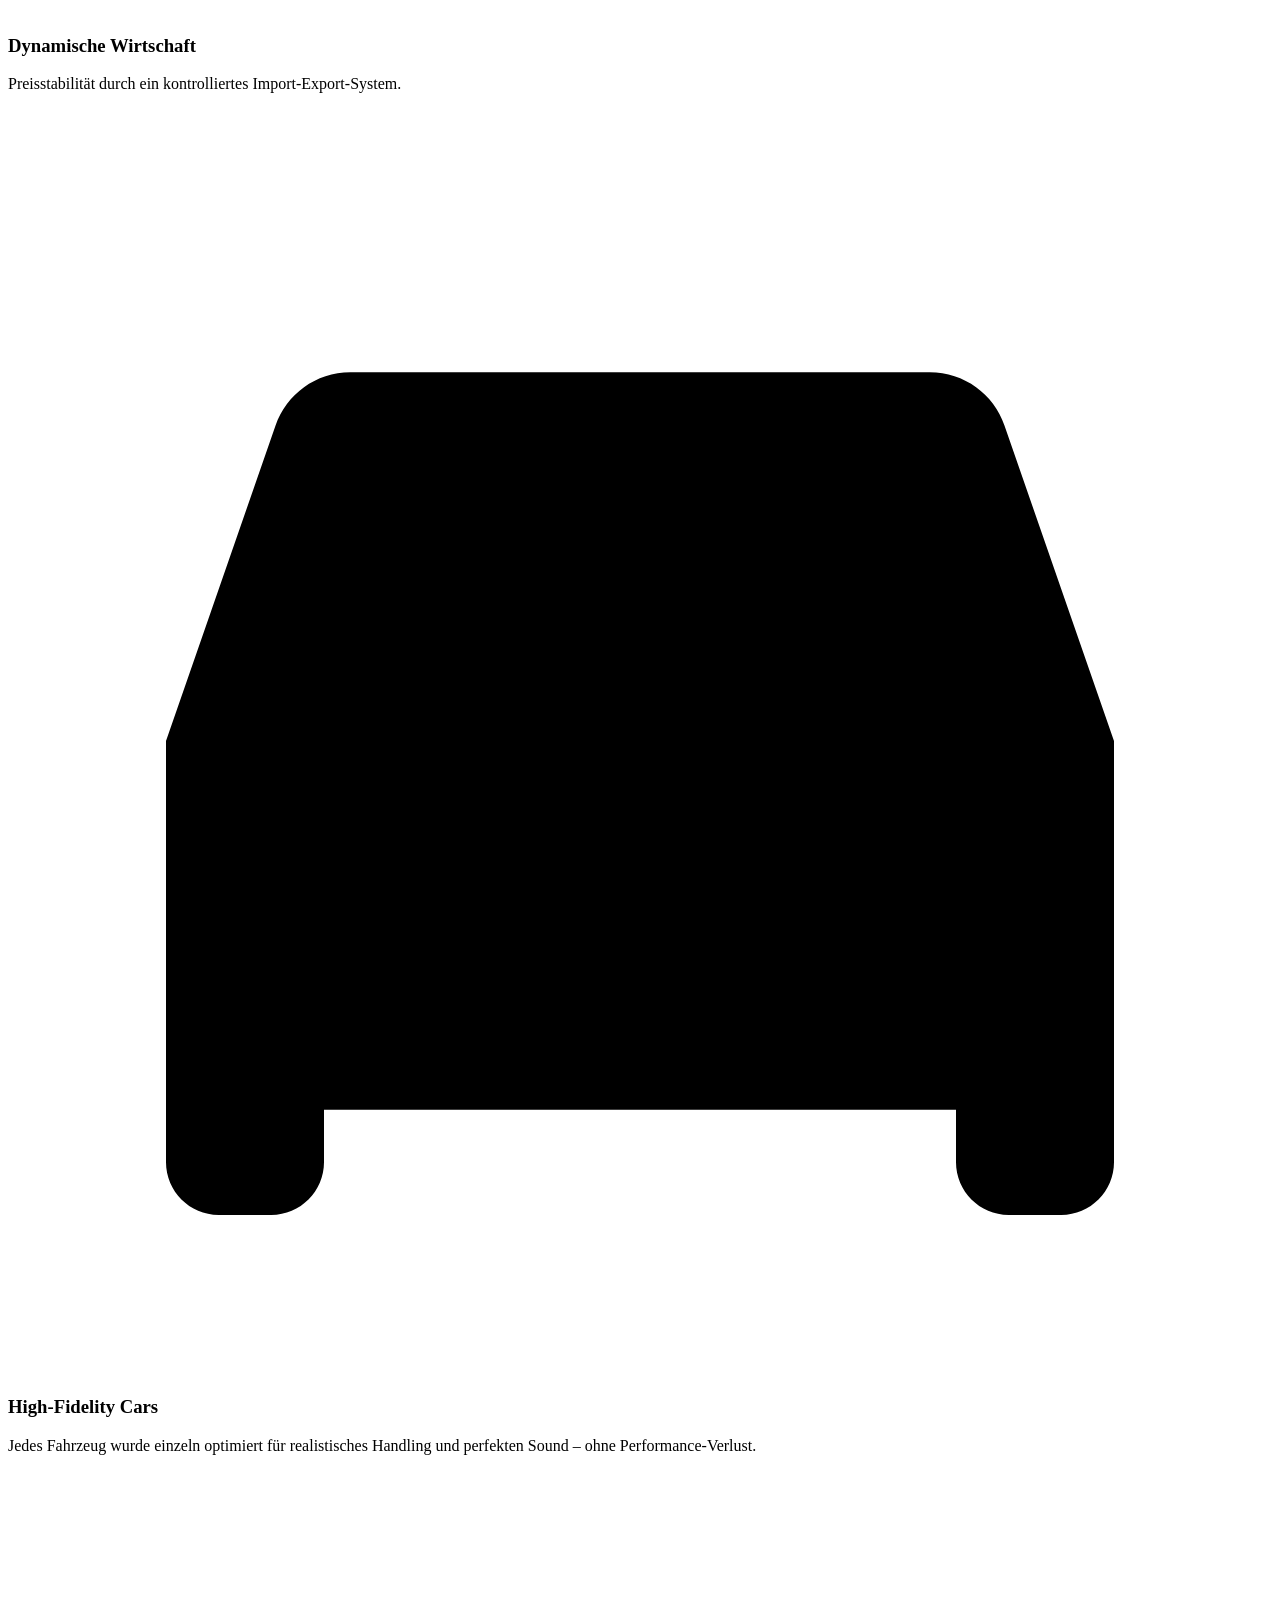
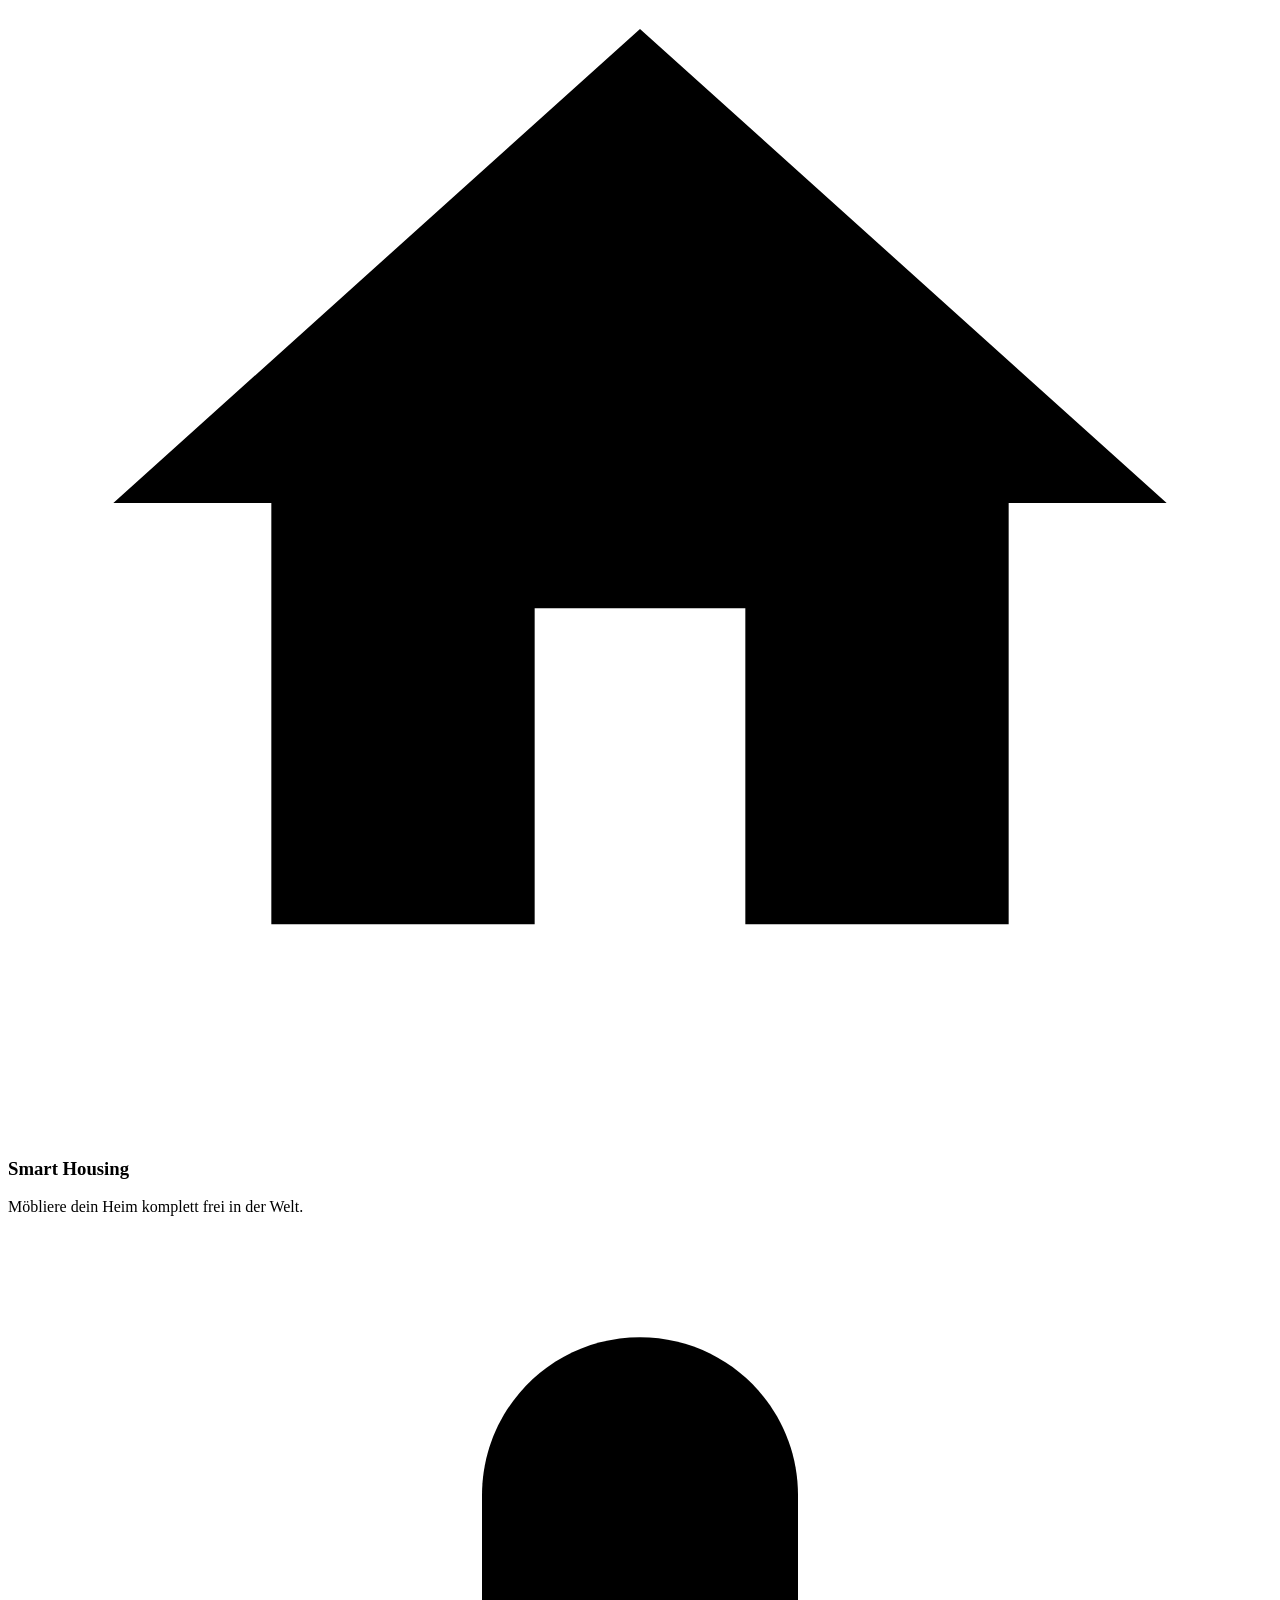
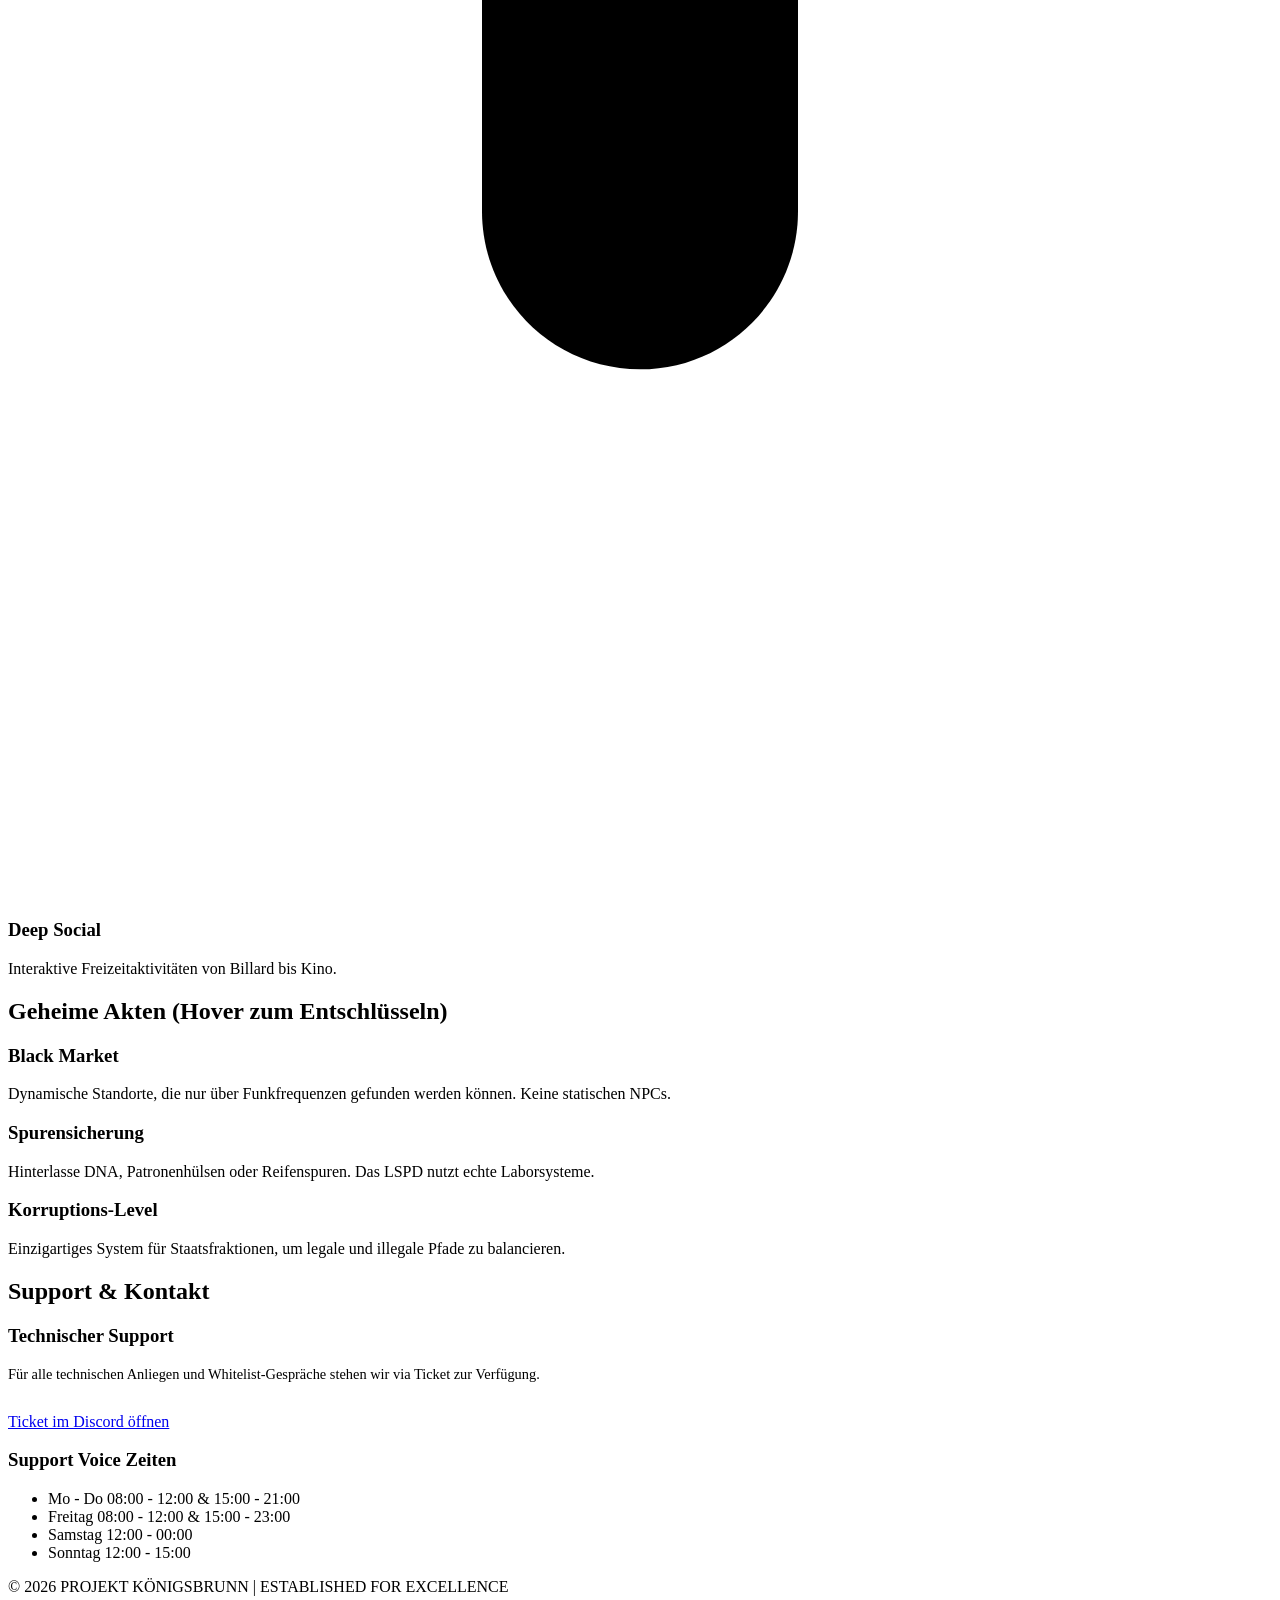
==== commit ad7bd548: "Refactor index.html to include CSS and JS files Added a link to the stylesheet and included a script" ====
--- a/index.html
+++ b/index.html
@@ -1,291 +1,120 @@
 <!DOCTYPE html>
 <html lang="de">
 <head>
-<meta charset="UTF-8">
-<meta name="viewport" content="width=device-width, initial-scale=1.0">
-<title>Königsbrunn</title>
-
-<link href="https://fonts.googleapis.com/css2?family=Plus+Jakarta+Sans:wght@200;400;600;800&display=swap" rel="stylesheet">
-
-<style>
-:root {
-    --bg:#040812;
-    --primary:#6366f1;
-    --text:#fff;
-    --muted:#8892b0;
-}
-
-/* BASE */
-body {
-    margin:0;
-    font-family:'Plus Jakarta Sans', sans-serif;
-    background:var(--bg);
-    color:var(--text);
-    overflow-x:hidden;
-}
-
-/* ANIMATED BACKGROUND LINES */
-.lines {
-    position:fixed;
-    width:100%;height:100%;
-    background: repeating-linear-gradient(
-        0deg,
-        rgba(255,255,255,0.03),
-        rgba(255,255,255,0.03) 1px,
-        transparent 1px,
-        transparent 60px
-    );
-    z-index:-2;
-}
-
-/* GLOW */
-.bg-glow {
-    position:fixed;
-    width:100%;height:100%;
-    background:radial-gradient(circle at 50% 0%, var(--primary), transparent 60%);
-    opacity:.15;
-    z-index:-1;
-}
-
-/* NAV */
-nav {
-    position:fixed;
-    width:100%;
-    padding:18px 8%;
-    display:flex;
-    justify-content:space-between;
-    backdrop-filter:blur(12px);
-}
-
-.logo {
-    font-weight:300;
-    letter-spacing:1px;
-}
-.logo span {
-    color:var(--primary);
-}
-
-/* HERO */
-.hero {
-    min-height:100vh;
-    display:flex;
-    flex-direction:column;
-    justify-content:center;
-    align-items:center;
-    text-align:center;
-}
-
-.hero h1 {
-    font-size:clamp(3rem,10vw,7rem);
-    font-weight:200;
-    letter-spacing:-3px;
-    position:relative;
-}
-
-/* Glow Text Effekt */
-.hero h1::after {
-    content:attr(data-text);
-    position:absolute;
-    left:0;
-    top:0;
-    color:var(--primary);
-    filter:blur(25px);
-    opacity:.4;
-    z-index:-1;
-}
-
-.hero p {
-    color:var(--muted);
-    margin-top:15px;
-}
-
-/* HUD STATS */
-.stats {
-    display:flex;
-    gap:50px;
-    margin-top:40px;
-}
-
-.stats div {
-    text-align:left;
-    border-left:2px solid var(--primary);
-    padding-left:15px;
-}
-
-.stats h3 {
-    font-size:2rem;
-}
-
-/* BUTTON */
-.btn {
-    margin-top:40px;
-    padding:14px 35px;
-    background:linear-gradient(90deg, var(--primary), #8b5cf6);
-    color:#fff;
-    text-decoration:none;
-    position:relative;
-    overflow:hidden;
-}
-
-/* Hover Scan Effekt */
-.btn::before {
-    content:"";
-    position:absolute;
-    width:100%;
-    height:100%;
-    background:linear-gradient(120deg, transparent, rgba(255,255,255,0.4), transparent);
-    left:-100%;
-    top:0;
-}
-
-.btn:hover::before {
-    left:100%;
-    transition:.6s;
-}
-
-/* SECTIONS */
-.section {
-    padding:120px 10%;
-}
-
-/* FEATURES – KEINE BOXEN */
-.features {
-    display:grid;
-    grid-template-columns:repeat(2,1fr);
-    gap:60px;
-}
-
-.feature {
-    position:relative;
-    padding-left:25px;
-}
-
-/* Line Style statt Box */
-.feature::before {
-    content:"";
-    position:absolute;
-    left:0;
-    top:5px;
-    width:4px;
-    height:100%;
-    background:var(--primary);
-    opacity:.6;
-}
-
-.feature h3 {
-    margin-bottom:10px;
-    font-size:1.3rem;
-}
-
-.feature p {
-    color:var(--muted);
-}
-
-/* ROADMAP */
-.roadmap {
-    max-width:600px;
-}
-
-.roadmap div {
-    margin-bottom:30px;
-    padding-left:20px;
-    border-left:2px solid rgba(255,255,255,0.1);
-}
-
-/* SUPPORT */
-.support {
-    max-width:600px;
-    line-height:1.8;
-}
-
-footer {
-    text-align:center;
-    padding:40px;
-    color:#666;
-}
-
-/* MOBILE */
-@media(max-width:800px){
-    .features { grid-template-columns:1fr; }
-}
-</style>
+    <meta charset="UTF-8">
+    <meta name="viewport" content="width=device-width, initial-scale=1.0">
+    <title>Projekt Königsbrunn | Offizielles Portal</title>
+    
+    <link href="https://fonts.googleapis.com/css2?family=Plus+Jakarta+Sans:wght@200;300;400;500;600;800&display=swap" rel="stylesheet">
+    
+    <link rel="stylesheet" href="css/style.css">
 </head>
-
 <body>
 
-<div class="lines"></div>
-<div class="bg-glow"></div>
+<div class="bg-glow" id="mouse-glow"></div>
+<canvas id="particles"></canvas>
 
 <nav>
-<div class="logo">Königs<span>brunn</span></div>
+    <div class="logo" onclick="window.scrollTo({top: 0, behavior: 'smooth'})">Königs<b>brunn</b></div>
+    <div class="nav-right">
+        <div class="nav-links">
+            <a href="#features">Systeme</a>
+            <a href="#rp-secrets">Akten</a>
+            <a href="#contact">Support</a>
+        </div>
+        <button id="theme-toggle">Light Mode</button>
+    </div>
 </nav>
 
-<!-- HERO -->
 <section class="hero">
-<h1 data-text="Königsbrunn">Königsbrunn</h1>
-<p>Roleplay neu definiert.</p>
+    <h1>Königs<br><b>Brunn</b></h1>
+    <p>Premium Roleplay auf technischer Exzellenz. Ein ruhiges Design für ein unvergleichliches Erlebnis.</p>
 
-<div class="stats">
-<div><h3 id="members">--</h3><small>Bürger</small></div>
-<div><h3 id="online">--</h3><small>Online</small></div>
-</div>
+    <div class="stats">
+        <div class="stats-item"><h3 id="members">--</h3><p>Bürger</p></div>
+        <div class="stats-item">
+            <h3><span class="status-dot"></span> <span id="online">--</span></h3>
+            <p>Online</p>
+        </div>
+    </div>
 
-<a href="https://discord.gg/DM2Au3f6RS" class="btn">Discord Beitreten</a>
+    <a href="https://discord.gg/DM2Au3f6RS" class="btn btn-main">Discord Beitreten</a>
 </section>
 
-<!-- FEATURES -->
-<section class="section">
-<h2>Systeme</h2>
-
-<div class="features">
-<div class="feature"><h3>Justiz</h3><p>Realistisches Rechtssystem</p></div>
-<div class="feature"><h3>Wirtschaft</h3><p>Player Economy</p></div>
-<div class="feature"><h3>Mobilität</h3><p>High-End Fahrzeuge</p></div>
-<div class="feature"><h3>Immobilien</h3><p>Eigene Häuser</p></div>
-<div class="feature"><h3>Social RP</h3><p>Voice basiertes RP</p></div>
-</div>
+<section id="features" class="section">
+    <h2>Systeme</h2>
+    <div class="bento-grid">
+        <div class="card large">
+            <svg viewBox="0 0 24 24"><path d="M12 1L3 5v6c0 5.55 3.84 10.74 9 12 5.16-1.26 9-6.45 9-12V5l-9-4z"/></svg>
+            <h3>Exzellenz & Sicherheit</h3>
+            <p>Ein maßgeschneidertes Anticheat und ein Justizsystem, das auf realen Gesetzen basiert, bieten den sichersten Hafen für dein Roleplay.</p>
+        </div>
+        <div class="card">
+            <svg viewBox="0 0 24 24"><path d="M12 2C6.48 2 2 6.48 2 12s4.48 10 10 10 10-4.48 10-10S17.52 2 12 2zm1 15h-2v-6h2v6zm0-8h-2V7h2v2z"/></svg>
+            <h3>Dynamische Wirtschaft</h3>
+            <p>Preisstabilität durch ein kontrolliertes Import-Export-System.</p>
+        </div>
+        <div class="card tall">
+            <svg viewBox="0 0 24 24"><path d="M18.92 6.01C18.72 5.42 18.16 5 17.5 5h-11c-.66 0-1.21.42-1.42 1.01L3 12v8c0 .55.45 1 1 1h1c.55 0 1-.45 1-1v-1h12v1c0 .55.45 1 1 1h1c.55 0 1-.45 1-1v-8l-2.08-5.99z"/></svg>
+            <h3>High-Fidelity Cars</h3>
+            <p>Jedes Fahrzeug wurde einzeln optimiert für realistisches Handling und perfekten Sound – ohne Performance-Verlust.</p>
+        </div>
+        <div class="card">
+            <svg viewBox="0 0 24 24"><path d="M10 20v-6h4v6h5v-8h3L12 3 2 12h3v8z"/></svg>
+            <h3>Smart Housing</h3>
+            <p>Möbliere dein Heim komplett frei in der Welt.</p>
+        </div>
+        <div class="card">
+            <svg viewBox="0 0 24 24"><path d="M12 14c1.66 0 3-1.34 3-3V5c0-1.66-1.34-3-3-3S9 3.34 9 5v6c0 1.66 1.34 3 3 3z"/></svg>
+            <h3>Deep Social</h3>
+            <p>Interaktive Freizeitaktivitäten von Billard bis Kino.</p>
+        </div>
+    </div>
 </section>
 
-<!-- ROADMAP -->
-<section class="section">
-<h2>Status</h2>
-
-<div class="roadmap">
-<div><h3>Konzept</h3><p>Planung abgeschlossen</p></div>
-<div><h3>Aktuell</h3><p>Entwicklung läuft</p></div>
-<div><h3>Beta</h3><p>Testing Phase</p></div>
-</div>
+<section id="rp-secrets" class="section">
+    <h2>Geheime Akten (Hover zum Entschlüsseln)</h2>
+    <div class="bento-grid">
+        <div class="card">
+            <h3>Black Market</h3>
+            <p class="encrypted-box">Dynamische Standorte, die nur über Funkfrequenzen gefunden werden können. Keine statischen NPCs.</p>
+        </div>
+        <div class="card">
+            <h3>Spurensicherung</h3>
+            <p class="encrypted-box">Hinterlasse DNA, Patronenhülsen oder Reifenspuren. Das LSPD nutzt echte Laborsysteme.</p>
+        </div>
+        <div class="card">
+            <h3>Korruptions-Level</h3>
+            <p class="encrypted-box">Einzigartiges System für Staatsfraktionen, um legale und illegale Pfade zu balancieren.</p>
+        </div>
+    </div>
 </section>
 
-<!-- SUPPORT -->
-<section class="section">
-<h2>Support</h2>
-
-<div class="support">
-<p><b>Montag:</b> 8–12 & 15–21 Uhr</p>
-<p><b>Dienstag:</b> 8–12 & 15–21 Uhr</p>
-<p><b>Mittwoch:</b> 8–12 & 15–21 Uhr</p>
-<p><b>Donnerstag:</b> 8–12 & 15–21 Uhr</p>
-<p><b>Freitag:</b> 8–12 & 15–23 Uhr</p>
-<p><b>Samstag:</b> 12–24 Uhr</p>
-<p><b>Sonntag:</b> 12–15 Uhr</p>
-</div>
-
+<section id="contact" class="section">
+    <h2>Support & Kontakt</h2>
+    <div class="support-grid">
+        <div class="support-card">
+            <h3>Technischer Support</h3>
+            <p style="color: var(--text-muted); font-size: 0.9rem; margin-bottom: 30px;">Für alle technischen Anliegen und Whitelist-Gespräche stehen wir via Ticket zur Verfügung.</p>
+            <a href="https://discord.gg/DM2Au3f6RS" class="btn" style="width: 100%; text-align: center;">Ticket im Discord öffnen</a>
+        </div>
+        <div class="support-card">
+            <h3>Support Voice Zeiten</h3>
+            <ul>
+                <li><span>Mo - Do</span> <span>08:00 - 12:00 & 15:00 - 21:00</span></li>
+                <li><span>Freitag</span> <span>08:00 - 12:00 & 15:00 - 23:00</span></li>
+                <li><span>Samstag</span> <span>12:00 - 00:00</span></li>
+                <li><span>Sonntag</span> <span>12:00 - 15:00</span></li>
+            </ul>
+        </div>
+    </div>
 </section>
 
 <footer>
-© 2026 Königsbrunn
+    &copy; 2026 PROJEKT KÖNIGSBRUNN | ESTABLISHED FOR EXCELLENCE
 </footer>
 
-<script>
-// Discord Stats
-fetch("https://discord.com/api/guilds/1477240537693028414/widget.json")
-.then(r=>r.json())
-.then(d=>{
-document.getElementById("members").innerText=d.members.length;
-document.getElementById("online").innerText=d.presence_count;
-});
-</script>
+<script src="js/app.js"></script>
 
 </body>
 </html>
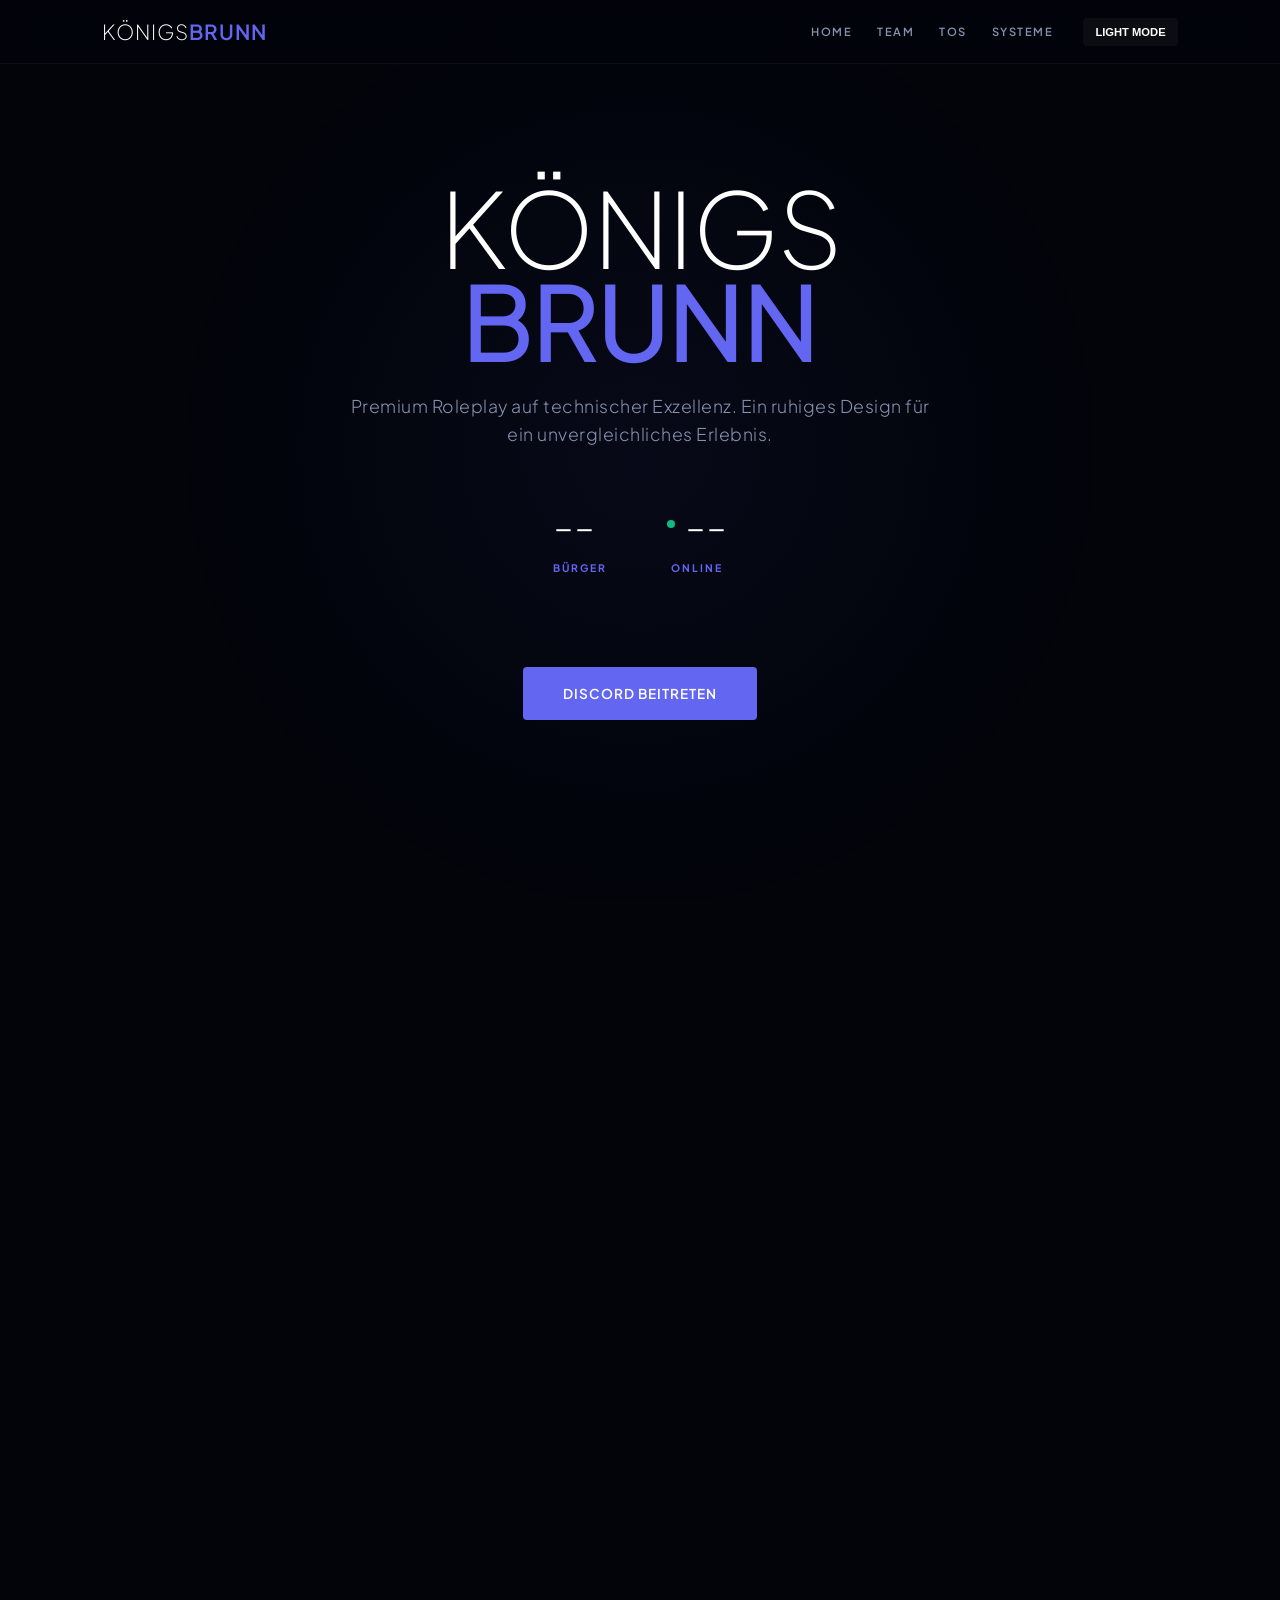
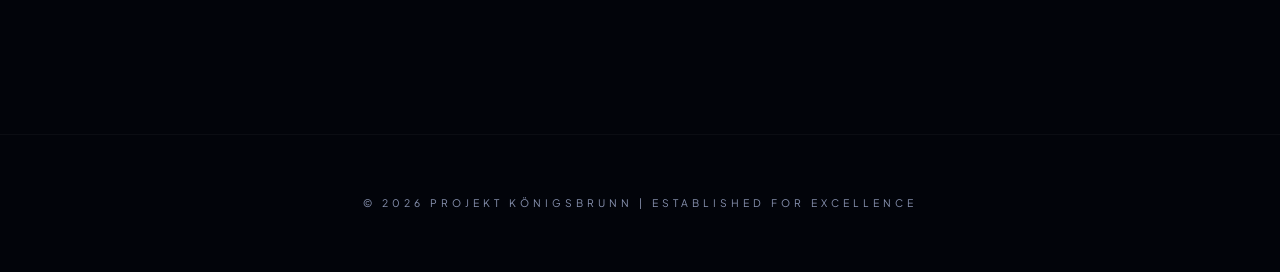
==== commit dca5ede1: "Fix HTML structure and add missing links" ====
--- a/index.html
+++ b/index.html
@@ -18,9 +18,10 @@
     <div class="logo" onclick="window.scrollTo({top: 0, behavior: 'smooth'})">Königs<b>brunn</b></div>
     <div class="nav-right">
         <div class="nav-links">
+            <a href="index.html">Home</a>
+            <a href="team.html">Team</a>
+            <a href="tos.html">ToS</a>
             <a href="#features">Systeme</a>
-            <a href="#rp-secrets">Akten</a>
-            <a href="#contact">Support</a>
         </div>
         <button id="theme-toggle">Light Mode</button>
     </div>
--- a/css/style.css
+++ b/css/style.css
@@ -0,0 +1,218 @@
+:root {
+    --bg: #02040a; 
+    --surface: #050a15;
+    --primary: #6366f1;
+    --text-main: #ffffff;
+    --text-muted: #8892b0;
+    --border: rgba(255, 255, 255, 0.04);
+    --card-bg: rgba(8, 14, 28, 0.6);
+    --nav-bg: rgba(2, 4, 10, 0.8);
+}
+
+[data-theme="light"] {
+    --bg: #f8fafc;
+    --surface: #ffffff;
+    --primary: #4f46e5;
+    --text-main: #0f172a;
+    --text-muted: #64748b;
+    --border: rgba(0, 0, 0, 0.05);
+    --card-bg: rgba(255, 255, 255, 0.7);
+    --nav-bg: rgba(248, 250, 252, 0.85);
+}
+
+* { margin: 0; padding: 0; box-sizing: border-box; scroll-behavior: smooth; }
+
+body {
+    font-family: 'Plus Jakarta Sans', sans-serif;
+    background-color: var(--bg);
+    color: var(--text-main);
+    line-height: 1.6;
+    overflow-x: hidden;
+    transition: background-color 0.6s ease;
+}
+
+.bg-glow {
+    position: fixed;
+    top: 0; left: 0; width: 100%; height: 100%;
+    background: radial-gradient(circle at 50% 50%, var(--primary), transparent 60%);
+    opacity: 0.06;
+    z-index: -2;
+    pointer-events: none;
+    transition: background 0.3s ease-out;
+}
+
+#particles { position: fixed; width: 100%; height: 100%; z-index: -1; pointer-events: none; opacity: 0.4; }
+
+nav {
+    position: fixed;
+    top: 0; width: 100%;
+    padding: 15px 8%;
+    display: flex;
+    justify-content: space-between;
+    align-items: center;
+    backdrop-filter: blur(20px);
+    background: var(--nav-bg);
+    z-index: 1000;
+    border-bottom: 1px solid var(--border);
+}
+
+.logo { 
+    font-weight: 200; 
+    font-size: 1.3rem; 
+    letter-spacing: 1px; 
+    text-transform: uppercase; 
+    cursor: pointer; 
+    user-select: none;
+    transition: 0.3s;
+}
+.logo:hover { opacity: 0.7; }
+.logo b { font-weight: 600; color: var(--primary); }
+
+.nav-right { display: flex; align-items: center; gap: 30px; }
+.nav-links { display: flex; gap: 25px; }
+.nav-links a { 
+    color: var(--text-muted); 
+    text-decoration: none; 
+    font-size: 0.7rem; 
+    font-weight: 600;
+    transition: 0.3s;
+    text-transform: uppercase;
+    letter-spacing: 1.5px;
+}
+.nav-links a:hover { color: var(--primary); }
+
+#theme-toggle {
+    background: var(--border);
+    border: none;
+    color: var(--text-main);
+    padding: 8px 12px;
+    border-radius: 4px;
+    cursor: pointer;
+    font-size: 0.7rem;
+    font-weight: 700;
+    text-transform: uppercase;
+    transition: 0.3s;
+}
+
+.hero {
+    min-height: 100vh;
+    display: flex;
+    flex-direction: column;
+    justify-content: center;
+    align-items: center;
+    text-align: center;
+    padding: 0 5%;
+}
+
+.hero h1 {
+    font-size: clamp(3rem, 10vw, 6.5rem);
+    font-weight: 200; 
+    letter-spacing: -2px;
+    line-height: 0.9;
+    margin-bottom: 25px;
+    text-transform: uppercase;
+}
+.hero h1 b { font-weight: 500; color: var(--primary); }
+
+.hero p { color: var(--text-muted); font-size: 1.1rem; max-width: 600px; margin-bottom: 40px; font-weight: 300; letter-spacing: 0.5px; }
+
+.stats { display: flex; gap: 60px; margin-bottom: 50px; }
+.stats-item h3 { font-size: 2.8rem; font-weight: 200; color: var(--text-main); display: flex; align-items: center; gap: 10px; }
+.stats-item p { font-size: 0.65rem; color: var(--primary); text-transform: uppercase; letter-spacing: 2px; font-weight: 700; }
+
+.status-dot {
+    width: 8px; height: 8px; background: #10b981; border-radius: 50%; display: inline-block;
+    animation: pulse-green 2s infinite;
+}
+
+@keyframes pulse-green {
+    0% { box-shadow: 0 0 0 0 rgba(16, 185, 129, 0.7); }
+    70% { box-shadow: 0 0 0 10px rgba(16, 185, 129, 0); }
+    100% { box-shadow: 0 0 0 0 rgba(16, 185, 129, 0); }
+}
+
+.btn {
+    padding: 16px 40px;
+    border-radius: 4px;
+    background: var(--primary);
+    color: #fff;
+    text-decoration: none;
+    font-weight: 600;
+    font-size: 0.85rem;
+    transition: 0.4s cubic-bezier(0.4, 0, 0.2, 1);
+    letter-spacing: 1px;
+    text-transform: uppercase;
+    display: inline-block;
+}
+.btn-main { animation: btn-glow 4s infinite; }
+@keyframes btn-glow {
+    0%, 100% { box-shadow: 0 0 20px rgba(99, 102, 241, 0.1); }
+    50% { box-shadow: 0 0 40px rgba(99, 102, 241, 0.3); }
+}
+.btn:hover { transform: translateY(-3px); filter: brightness(1.2); }
+
+.section { padding: 120px 10%; opacity: 0; transform: translateY(30px); transition: 1s ease-out; }
+.section.visible { opacity: 1; transform: translateY(0); }
+.section h2 { font-size: 1.5rem; margin-bottom: 60px; font-weight: 200; text-transform: uppercase; letter-spacing: 8px; text-align: center; color: var(--text-muted); }
+
+.bento-grid {
+    display: grid;
+    grid-template-columns: repeat(3, 1fr);
+    grid-auto-rows: 260px;
+    gap: 25px;
+}
+
+.card {
+    background: var(--card-bg);
+    border: 1px solid var(--border);
+    padding: 40px;
+    transition: 0.5s cubic-bezier(0.4, 0, 0.2, 1);
+    display: flex;
+    flex-direction: column;
+    justify-content: flex-end;
+    backdrop-filter: blur(10px);
+    position: relative;
+    overflow: hidden;
+}
+.card::before {
+    content: ''; position: absolute; top: 0; left: 0; width: 100%; height: 100%;
+    background: linear-gradient(45deg, transparent, rgba(99, 102, 241, 0.05));
+    opacity: 0; transition: 0.5s;
+}
+.card:hover { border-color: var(--primary); transform: translateY(-8px) scale(1.02); }
+.card:hover::before { opacity: 1; }
+
+.card h3 { font-size: 1.2rem; margin-bottom: 12px; font-weight: 600; text-transform: uppercase; letter-spacing: 1px; z-index: 1; }
+.card p { color: var(--text-muted); font-size: 0.9rem; font-weight: 300; z-index: 1; }
+
+.large { grid-column: span 2; grid-row: span 2; }
+.tall { grid-row: span 2; }
+
+.encrypted-box {
+    filter: blur(8px);
+    transition: 0.8s ease;
+    user-select: none;
+    opacity: 0.3;
+}
+.card:hover .encrypted-box {
+    filter: blur(0);
+    opacity: 1;
+}
+
+.support-grid { display: grid; grid-template-columns: 1fr 1.2fr; gap: 30px; }
+.support-card { background: var(--card-bg); border: 1px solid var(--border); padding: 40px; backdrop-filter: blur(10px); }
+.support-card h3 { color: var(--primary); margin-bottom: 30px; font-weight: 300; letter-spacing: 3px; text-transform: uppercase; }
+.support-card ul { list-style: none; }
+.support-card li { display: flex; justify-content: space-between; padding: 12px 0; border-bottom: 1px solid var(--border); font-size: 0.85rem; color: var(--text-muted); }
+.support-card li span:first-child { font-weight: 600; color: var(--text-main); }
+
+footer { padding: 60px 10%; border-top: 1px solid var(--border); text-align: center; color: var(--text-muted); font-size: 0.65rem; letter-spacing: 4px; text-transform: uppercase; }
+
+svg { width: 35px; height: 35px; fill: var(--primary); margin-bottom: 25px; transition: 0.3s; }
+.card:hover svg { transform: scale(1.1); }
+
+@media (max-width: 900px) {
+    .bento-grid, .support-grid { grid-template-columns: 1fr; }
+    .large, .tall { grid-column: span 1; grid-row: span 1; }
+    .nav-links { display: none; }
+}
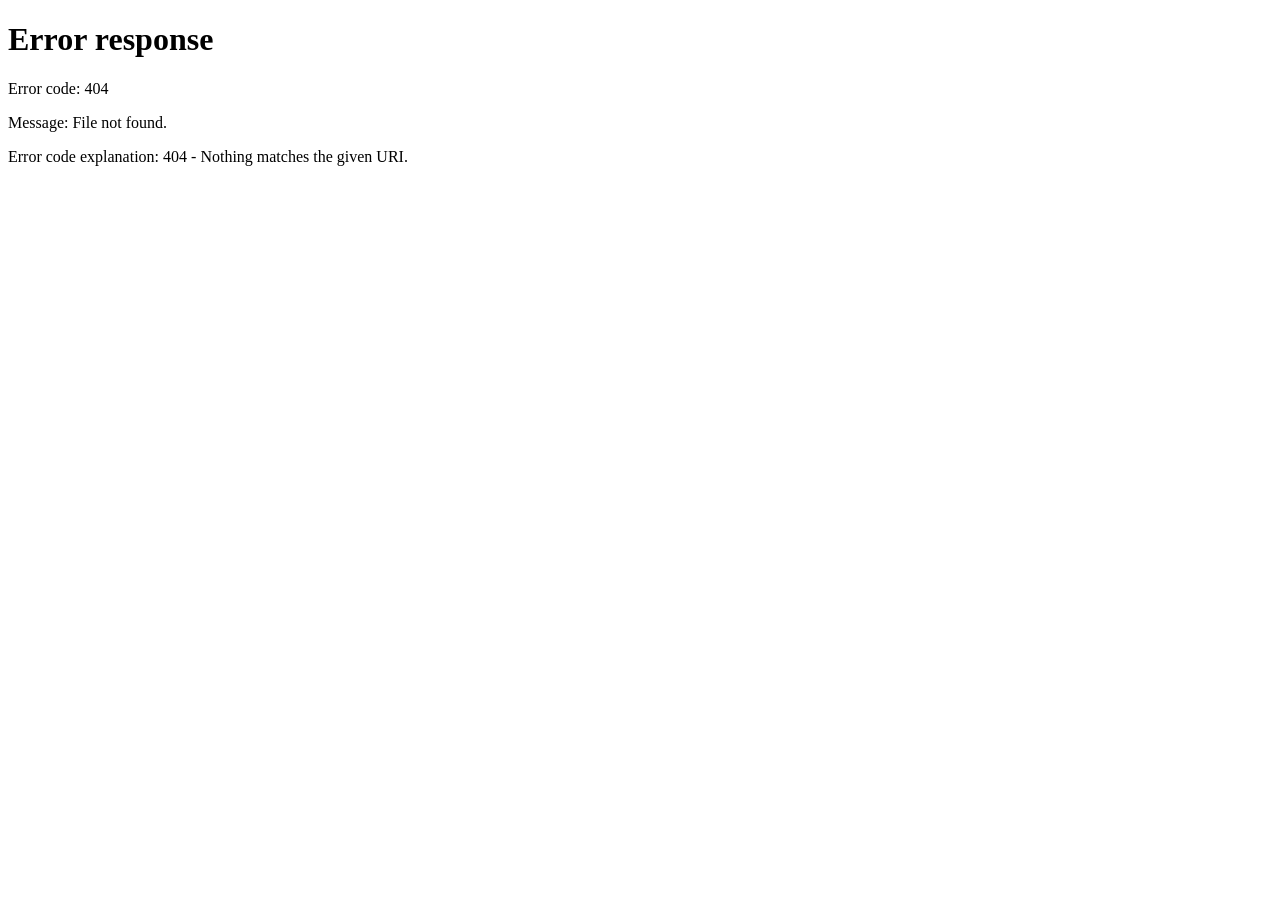
==== commit 0fe592f0: "Redirect index.html to home page Replaced the original content with a redirect to the home page." ====
--- a/index.html
+++ b/index.html
@@ -1,121 +1,15 @@
 <!DOCTYPE html>
-<html lang="de">
-<head>
+<html>
+  <head>
     <meta charset="UTF-8">
-    <meta name="viewport" content="width=device-width, initial-scale=1.0">
-    <title>Projekt Königsbrunn | Offizielles Portal</title>
-    
-    <link href="https://fonts.googleapis.com/css2?family=Plus+Jakarta+Sans:wght@200;300;400;500;600;800&display=swap" rel="stylesheet">
-    
-    <link rel="stylesheet" href="css/style.css">
-</head>
-<body>
-
-<div class="bg-glow" id="mouse-glow"></div>
-<canvas id="particles"></canvas>
-
-<nav>
-    <div class="logo" onclick="window.scrollTo({top: 0, behavior: 'smooth'})">Königs<b>brunn</b></div>
-    <div class="nav-right">
-        <div class="nav-links">
-            <a href="index.html">Home</a>
-            <a href="team.html">Team</a>
-            <a href="tos.html">ToS</a>
-            <a href="#features">Systeme</a>
-        </div>
-        <button id="theme-toggle">Light Mode</button>
-    </div>
-</nav>
-
-<section class="hero">
-    <h1>Königs<br><b>Brunn</b></h1>
-    <p>Premium Roleplay auf technischer Exzellenz. Ein ruhiges Design für ein unvergleichliches Erlebnis.</p>
-
-    <div class="stats">
-        <div class="stats-item"><h3 id="members">--</h3><p>Bürger</p></div>
-        <div class="stats-item">
-            <h3><span class="status-dot"></span> <span id="online">--</span></h3>
-            <p>Online</p>
-        </div>
-    </div>
-
-    <a href="https://discord.gg/DM2Au3f6RS" class="btn btn-main">Discord Beitreten</a>
-</section>
-
-<section id="features" class="section">
-    <h2>Systeme</h2>
-    <div class="bento-grid">
-        <div class="card large">
-            <svg viewBox="0 0 24 24"><path d="M12 1L3 5v6c0 5.55 3.84 10.74 9 12 5.16-1.26 9-6.45 9-12V5l-9-4z"/></svg>
-            <h3>Exzellenz & Sicherheit</h3>
-            <p>Ein maßgeschneidertes Anticheat und ein Justizsystem, das auf realen Gesetzen basiert, bieten den sichersten Hafen für dein Roleplay.</p>
-        </div>
-        <div class="card">
-            <svg viewBox="0 0 24 24"><path d="M12 2C6.48 2 2 6.48 2 12s4.48 10 10 10 10-4.48 10-10S17.52 2 12 2zm1 15h-2v-6h2v6zm0-8h-2V7h2v2z"/></svg>
-            <h3>Dynamische Wirtschaft</h3>
-            <p>Preisstabilität durch ein kontrolliertes Import-Export-System.</p>
-        </div>
-        <div class="card tall">
-            <svg viewBox="0 0 24 24"><path d="M18.92 6.01C18.72 5.42 18.16 5 17.5 5h-11c-.66 0-1.21.42-1.42 1.01L3 12v8c0 .55.45 1 1 1h1c.55 0 1-.45 1-1v-1h12v1c0 .55.45 1 1 1h1c.55 0 1-.45 1-1v-8l-2.08-5.99z"/></svg>
-            <h3>High-Fidelity Cars</h3>
-            <p>Jedes Fahrzeug wurde einzeln optimiert für realistisches Handling und perfekten Sound – ohne Performance-Verlust.</p>
-        </div>
-        <div class="card">
-            <svg viewBox="0 0 24 24"><path d="M10 20v-6h4v6h5v-8h3L12 3 2 12h3v8z"/></svg>
-            <h3>Smart Housing</h3>
-            <p>Möbliere dein Heim komplett frei in der Welt.</p>
-        </div>
-        <div class="card">
-            <svg viewBox="0 0 24 24"><path d="M12 14c1.66 0 3-1.34 3-3V5c0-1.66-1.34-3-3-3S9 3.34 9 5v6c0 1.66 1.34 3 3 3z"/></svg>
-            <h3>Deep Social</h3>
-            <p>Interaktive Freizeitaktivitäten von Billard bis Kino.</p>
-        </div>
-    </div>
-</section>
-
-<section id="rp-secrets" class="section">
-    <h2>Geheime Akten (Hover zum Entschlüsseln)</h2>
-    <div class="bento-grid">
-        <div class="card">
-            <h3>Black Market</h3>
-            <p class="encrypted-box">Dynamische Standorte, die nur über Funkfrequenzen gefunden werden können. Keine statischen NPCs.</p>
-        </div>
-        <div class="card">
-            <h3>Spurensicherung</h3>
-            <p class="encrypted-box">Hinterlasse DNA, Patronenhülsen oder Reifenspuren. Das LSPD nutzt echte Laborsysteme.</p>
-        </div>
-        <div class="card">
-            <h3>Korruptions-Level</h3>
-            <p class="encrypted-box">Einzigartiges System für Staatsfraktionen, um legale und illegale Pfade zu balancieren.</p>
-        </div>
-    </div>
-</section>
-
-<section id="contact" class="section">
-    <h2>Support & Kontakt</h2>
-    <div class="support-grid">
-        <div class="support-card">
-            <h3>Technischer Support</h3>
-            <p style="color: var(--text-muted); font-size: 0.9rem; margin-bottom: 30px;">Für alle technischen Anliegen und Whitelist-Gespräche stehen wir via Ticket zur Verfügung.</p>
-            <a href="https://discord.gg/DM2Au3f6RS" class="btn" style="width: 100%; text-align: center;">Ticket im Discord öffnen</a>
-        </div>
-        <div class="support-card">
-            <h3>Support Voice Zeiten</h3>
-            <ul>
-                <li><span>Mo - Do</span> <span>08:00 - 12:00 & 15:00 - 21:00</span></li>
-                <li><span>Freitag</span> <span>08:00 - 12:00 & 15:00 - 23:00</span></li>
-                <li><span>Samstag</span> <span>12:00 - 00:00</span></li>
-                <li><span>Sonntag</span> <span>12:00 - 15:00</span></li>
-            </ul>
-        </div>
-    </div>
-</section>
-
-<footer>
-    &copy; 2026 PROJEKT KÖNIGSBRUNN | ESTABLISHED FOR EXCELLENCE
-</footer>
-
-<script src="js/app.js"></script>
-
-</body>
+    <meta http-equiv="refresh" content="0; url=./home/">
+    <title>Königsbrunn | Weiterleitung</title>
+    <script type="text/javascript">
+        // Sicherheits-Backup falls der Meta-Refresh oben nicht greift
+        window.location.href = "./home/"
+    </script>
+  </head>
+  <body>
+    <p>Falls du nicht automatisch weitergeleitet wirst, <a href="./home/">klicke hier</a>.</p>
+  </body>
 </html>
